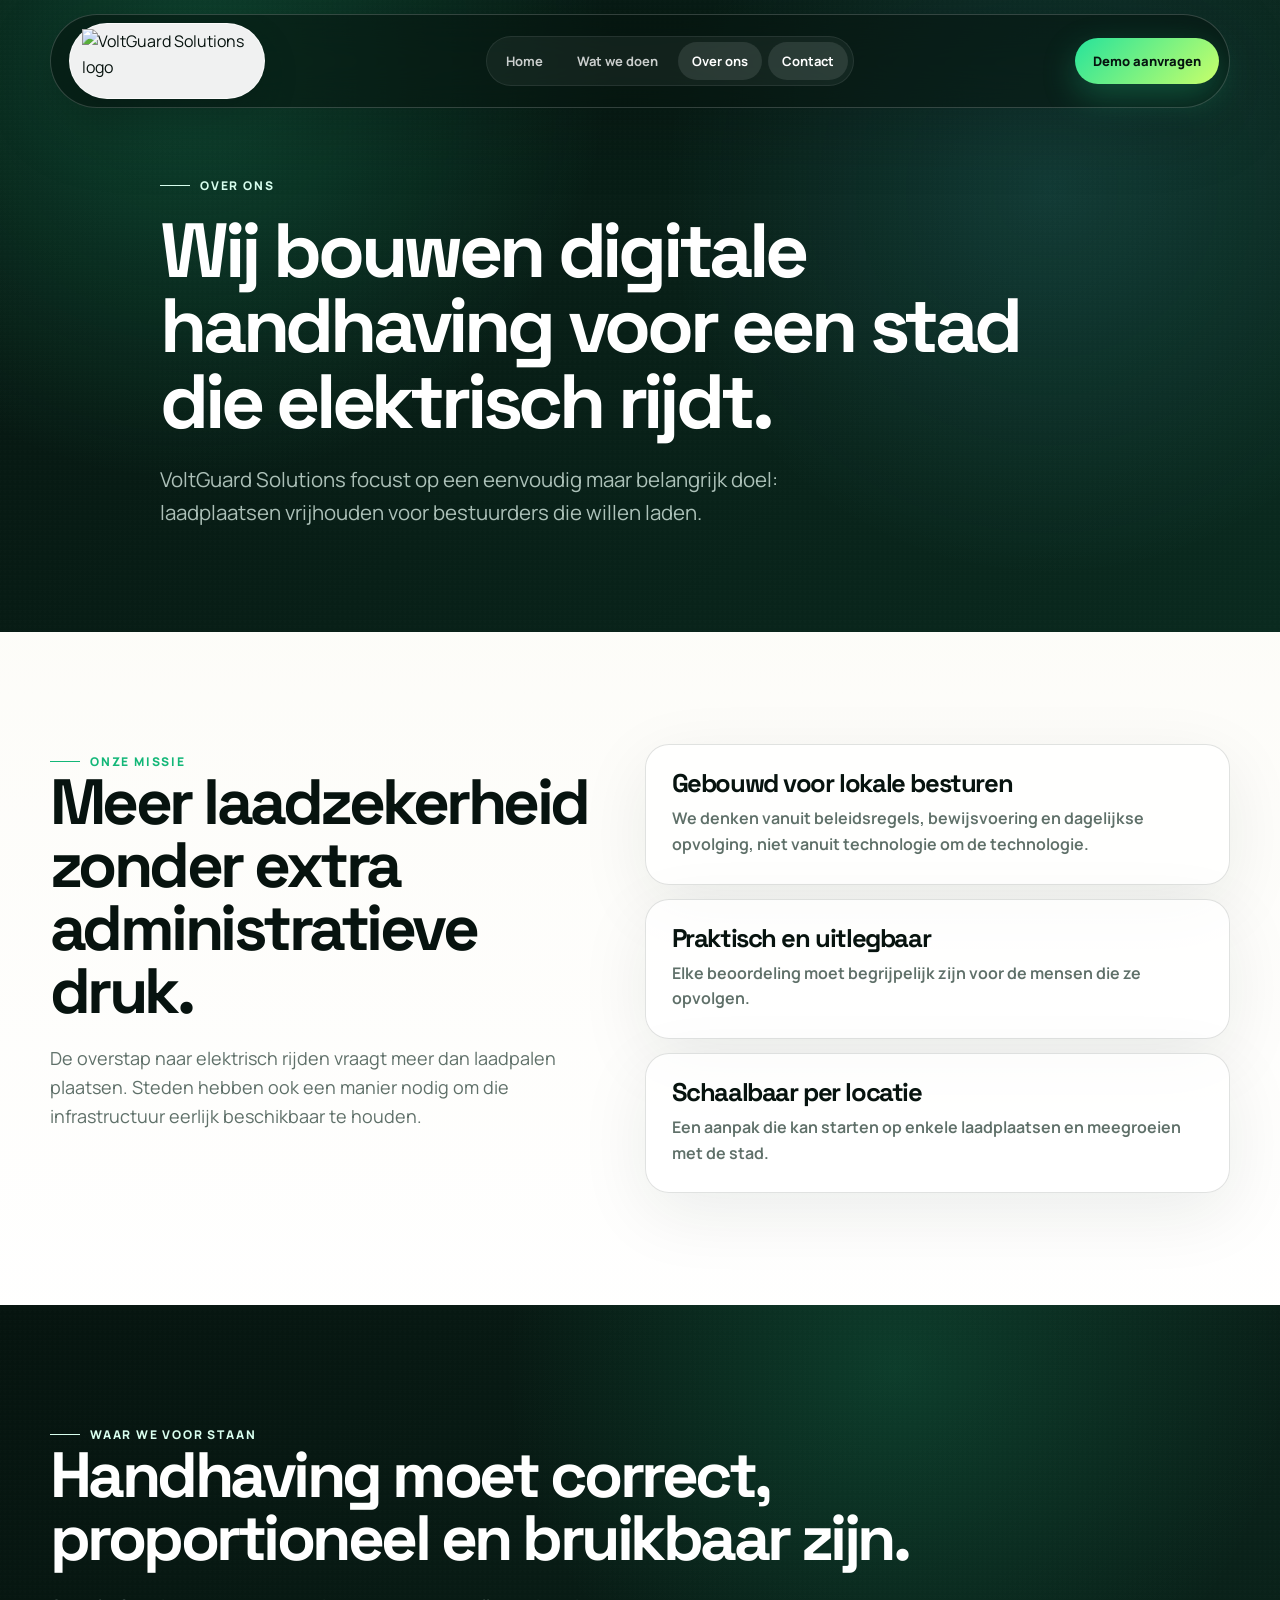
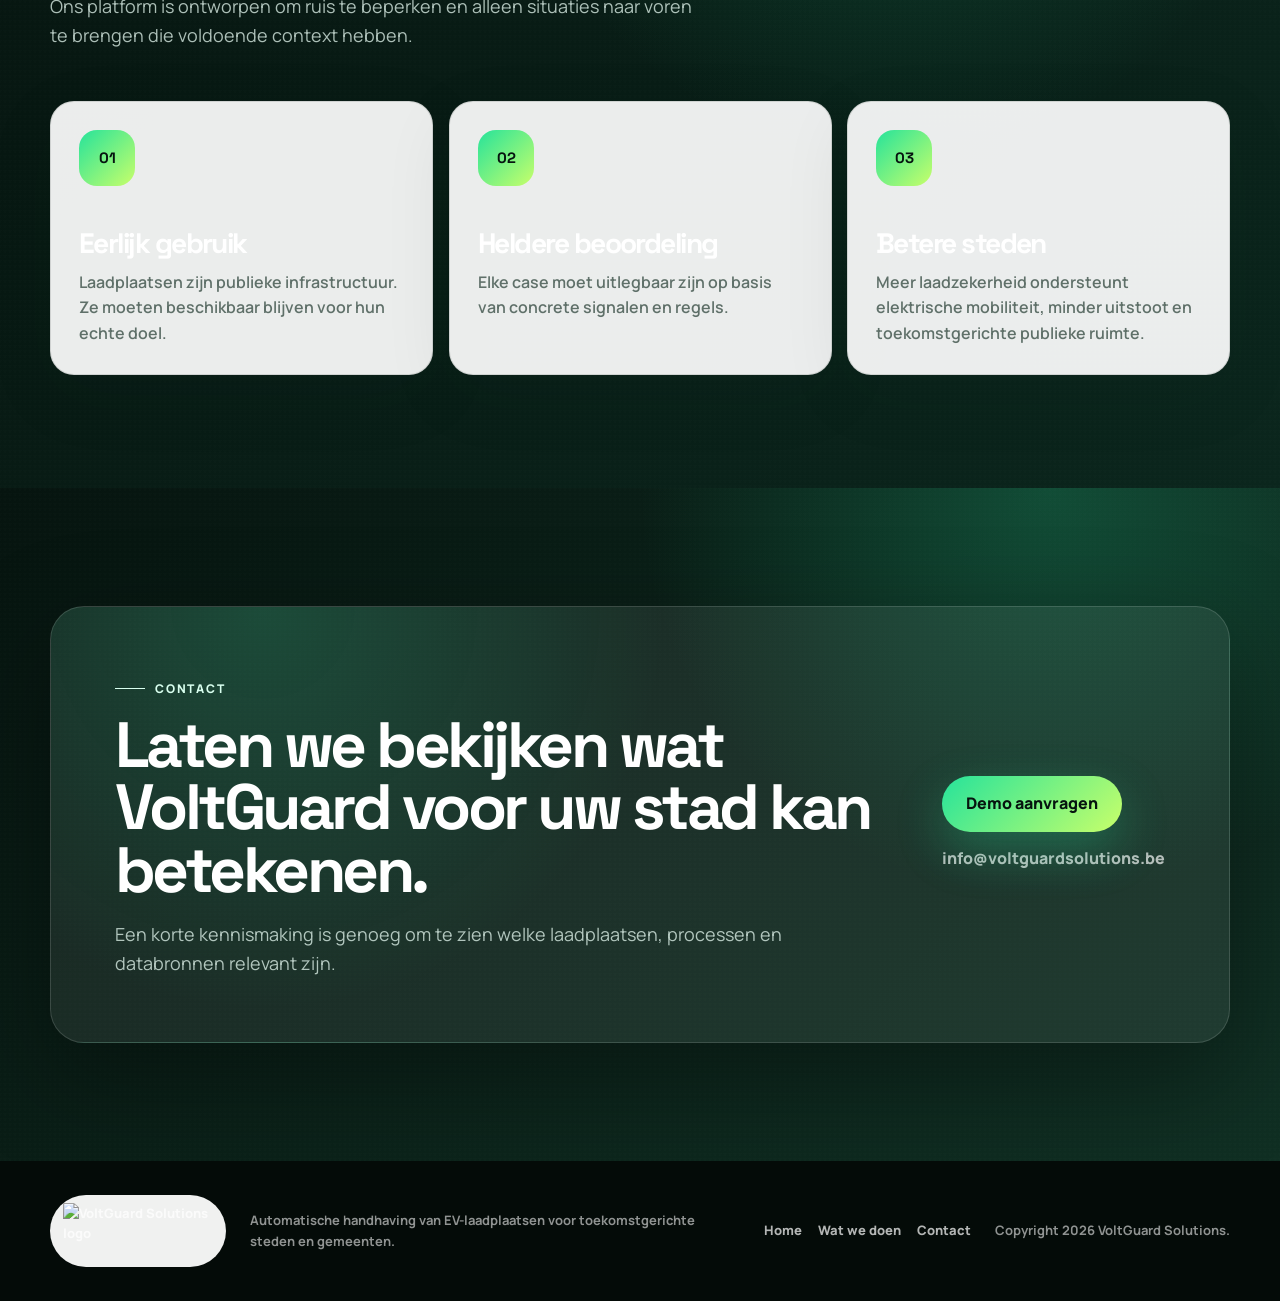
==== over-ons/index.html @ fcdcb81d "Updated partial URLS" ====
<!DOCTYPE html>
<html lang="nl">
<head>
  <meta charset="UTF-8">
  <meta name="viewport" content="width=device-width, initial-scale=1.0">
  <title>Over ons | VoltGuard Solutions</title>
  <meta name="description" content="VoltGuard Solutions bouwt oplossingen voor lokale besturen die EV-laadplaatsen eerlijker, slimmer en beter beschikbaar willen houden.">
  <meta name="theme-color" content="#06140f">
  <link rel="canonical" href="https://voltguardsolutions.be/over-ons/">
  <link rel="preconnect" href="https://fonts.googleapis.com">
  <link rel="preconnect" href="https://fonts.gstatic.com" crossorigin>
  <link href="https://fonts.googleapis.com/css2?family=Manrope:wght@400;500;600;700;800&family=Space+Grotesk:wght@500;600;700&display=swap" rel="stylesheet">
  <link rel="stylesheet" href="../style.css">
  <script defer src="../script.js"></script>
</head>
<body>
  <div class="scroll-progress" id="scroll-progress" aria-hidden="true"></div>

  <header class="site-header" id="site-header">
    <div class="container nav-shell">
      <a class="brand" href="../" aria-label="VoltGuard Solutions home">
        <img src="../logo (transparant).png" alt="VoltGuard Solutions logo">
      </a>
      <nav class="primary-nav" aria-label="Hoofdnavigatie">
        <a href="../">Home</a>
        <a href="../wat-we-doen/">Wat we doen</a>
        <a href="../over-ons/" aria-current="page">Over ons</a>
        <a href="#contact">Contact</a>
      </nav>
      <a class="nav-cta magnetic" href="mailto:info@voltguardsolutions.be?subject=Demo%20VoltGuard%20Solutions">Demo aanvragen</a>
      <button class="menu-toggle" type="button" aria-label="Menu openen" aria-expanded="false" aria-controls="mobile-nav">
        <span></span>
        <span></span>
      </button>
    </div>
    <div class="mobile-nav" id="mobile-nav" aria-hidden="true">
      <a href="../">Home</a>
      <a href="../wat-we-doen/">Wat we doen</a>
      <a href="../over-ons/" aria-current="page">Over ons</a>
      <a href="#contact">Contact</a>
      <a href="mailto:info@voltguardsolutions.be?subject=Demo%20VoltGuard%20Solutions">Demo aanvragen</a>
    </div>
  </header>

  <main>
    <section class="page-hero section-dark">
      <div class="noise" aria-hidden="true"></div>
      <div class="container page-hero-inner reveal">
        <p class="eyebrow">
          <span></span>
          Over ons
        </p>
        <h1>Wij bouwen digitale handhaving voor een stad die elektrisch rijdt.</h1>
        <p>VoltGuard Solutions focust op een eenvoudig maar belangrijk doel: laadplaatsen vrijhouden voor bestuurders die willen laden.</p>
      </div>
    </section>

    <section class="section-light">
      <div class="container split-layout">
        <div class="section-intro reveal">
          <p class="eyebrow dark">
            <span></span>
            Onze missie
          </p>
          <h2>Meer laadzekerheid zonder extra administratieve druk.</h2>
          <p>De overstap naar elektrisch rijden vraagt meer dan laadpalen plaatsen. Steden hebben ook een manier nodig om die infrastructuur eerlijk beschikbaar te houden.</p>
        </div>
        <div class="content-stack">
          <article class="content-card reveal">
            <h3>Gebouwd voor lokale besturen</h3>
            <p>We denken vanuit beleidsregels, bewijsvoering en dagelijkse opvolging, niet vanuit technologie om de technologie.</p>
          </article>
          <article class="content-card reveal">
            <h3>Praktisch en uitlegbaar</h3>
            <p>Elke beoordeling moet begrijpelijk zijn voor de mensen die ze opvolgen.</p>
          </article>
          <article class="content-card reveal">
            <h3>Schaalbaar per locatie</h3>
            <p>Een aanpak die kan starten op enkele laadplaatsen en meegroeien met de stad.</p>
          </article>
        </div>
      </div>
    </section>

    <section class="method section-dark">
      <div class="noise" aria-hidden="true"></div>
      <div class="container">
        <div class="section-heading reveal">
          <p class="eyebrow">
            <span></span>
            Waar we voor staan
          </p>
          <h2>Handhaving moet correct, proportioneel en bruikbaar zijn.</h2>
          <p>Ons platform is ontworpen om ruis te beperken en alleen situaties naar voren te brengen die voldoende context hebben.</p>
        </div>
        <div class="feature-grid values-grid">
          <article class="feature-card reveal" data-tilt>
            <div class="feature-icon">01</div>
            <h3>Eerlijk gebruik</h3>
            <p>Laadplaatsen zijn publieke infrastructuur. Ze moeten beschikbaar blijven voor hun echte doel.</p>
          </article>
          <article class="feature-card reveal" data-tilt>
            <div class="feature-icon">02</div>
            <h3>Heldere beoordeling</h3>
            <p>Elke case moet uitlegbaar zijn op basis van concrete signalen en regels.</p>
          </article>
          <article class="feature-card reveal" data-tilt>
            <div class="feature-icon">03</div>
            <h3>Betere steden</h3>
            <p>Meer laadzekerheid ondersteunt elektrische mobiliteit, minder uitstoot en toekomstgerichte publieke ruimte.</p>
          </article>
        </div>
      </div>
    </section>

    <section class="contact section-dark" id="contact">
      <div class="noise" aria-hidden="true"></div>
      <div class="container contact-card reveal">
        <div>
          <p class="eyebrow">
            <span></span>
            Contact
          </p>
          <h2>Laten we bekijken wat VoltGuard voor uw stad kan betekenen.</h2>
          <p>Een korte kennismaking is genoeg om te zien welke laadplaatsen, processen en databronnen relevant zijn.</p>
        </div>
        <div class="contact-actions">
          <a class="button button-primary magnetic" href="mailto:info@voltguardsolutions.be?subject=Demo%20VoltGuard%20Solutions">Demo aanvragen</a>
          <a class="mail-link" href="mailto:info@voltguardsolutions.be">info@voltguardsolutions.be</a>
        </div>
      </div>
    </section>
  </main>

  <footer class="footer">
    <div class="container footer-inner">
      <a class="footer-brand" href="../" aria-label="VoltGuard Solutions home">
        <img src="../logo (transparant).png" alt="VoltGuard Solutions logo">
      </a>
      <p>Automatische handhaving van EV-laadplaatsen voor toekomstgerichte steden en gemeenten.</p>
      <nav aria-label="Footer navigatie">
        <a href="../">Home</a>
        <a href="../wat-we-doen/">Wat we doen</a>
        <a href="#contact">Contact</a>
      </nav>
      <span>Copyright 2026 VoltGuard Solutions.</span>
    </div>
  </footer>
</body>
</html>
---- style.css ----
/* ===========================
   RESET, TOKENS & BASE
   =========================== */
*, *::before, *::after {
  box-sizing: border-box;
}

* {
  margin: 0;
  padding: 0;
}

:root {
  --ink: #07130f;
  --ink-2: #0c2119;
  --deep: #06140f;
  --forest: #0d2e22;
  --green: #26e39b;
  --green-2: #13b778;
  --mint: #d9ffef;
  --lime: #c8ff6a;
  --aqua: #57e8ff;
  --cream: #f5f2e8;
  --paper: #fbfaf3;
  --paper-2: #edf7ef;
  --line: rgba(7, 19, 15, 0.12);
  --muted: #5f7069;
  --muted-dark: rgba(236, 255, 246, 0.72);
  --white: #ffffff;
  --danger: #ff6d5f;
  --warning: #ffce73;
  --shadow-soft: 0 24px 70px rgba(11, 39, 29, 0.13);
  --shadow-dark: 0 32px 100px rgba(0, 0, 0, 0.35);
  --radius-lg: 34px;
  --radius-md: 24px;
  --radius-sm: 16px;
  --container: 1180px;
  --header-h: 78px;
  --ease-out: cubic-bezier(0.16, 1, 0.3, 1);
}

html {
  scroll-behavior: smooth;
  scroll-padding-top: calc(var(--header-h) + 20px);
}

body {
  min-width: 320px;
  color: var(--ink);
  background:
    radial-gradient(circle at 0 0, rgba(38, 227, 155, 0.11), transparent 32rem),
    linear-gradient(180deg, var(--paper) 0%, #ffffff 48%, var(--paper) 100%);
  font-family: "Manrope", sans-serif;
  line-height: 1.6;
  overflow-x: hidden;
}

body.menu-open {
  overflow: hidden;
}

img, svg, video {
  display: block;
  max-width: 100%;
}

a {
  color: inherit;
}

button,
input,
textarea,
select {
  font: inherit;
}

::selection {
  color: var(--deep);
  background: var(--green);
}

.container {
  width: min(var(--container), calc(100% - 40px));
  margin-inline: auto;
}

.section-dark {
  position: relative;
  color: var(--white);
  background: var(--deep);
  overflow: hidden;
}

.section-light {
  position: relative;
  padding: 112px 0;
}

.noise {
  position: absolute;
  inset: 0;
  pointer-events: none;
  opacity: 0.18;
  mix-blend-mode: screen;
  background-image:
    linear-gradient(115deg, rgba(255, 255, 255, 0.03) 25%, transparent 25%),
    linear-gradient(245deg, rgba(255, 255, 255, 0.025) 25%, transparent 25%);
  background-size: 5px 5px;
}

.scroll-progress {
  position: fixed;
  top: 0;
  left: 0;
  z-index: 300;
  width: 0%;
  height: 3px;
  background: linear-gradient(90deg, var(--green), var(--aqua), var(--lime));
  box-shadow: 0 0 24px rgba(38, 227, 155, 0.8);
}

/* ===========================
   HEADER
   =========================== */
.site-header {
  position: fixed;
  top: 14px;
  left: 0;
  right: 0;
  z-index: 200;
  transition: transform 0.35s var(--ease-out);
}

.site-header.is-hidden {
  transform: translateY(-120%);
}

.nav-shell {
  display: flex;
  align-items: center;
  justify-content: space-between;
  min-height: 64px;
  gap: 20px;
  padding: 8px 10px 8px 18px;
  border: 1px solid rgba(255, 255, 255, 0.18);
  border-radius: 999px;
  background: rgba(6, 20, 15, 0.58);
  box-shadow: 0 18px 70px rgba(0, 0, 0, 0.2);
  backdrop-filter: blur(22px);
}

.site-header.is-scrolled .nav-shell {
  background: rgba(6, 20, 15, 0.82);
  border-color: rgba(38, 227, 155, 0.22);
}

.brand {
  display: inline-flex;
  align-items: center;
  flex: 0 0 auto;
  padding: 5px 12px;
  border: 1px solid rgba(255, 255, 255, 0.72);
  border-radius: 999px;
  background: rgba(255, 255, 255, 0.94);
  box-shadow: 0 14px 36px rgba(0, 0, 0, 0.16);
  text-decoration: none;
}

.brand img {
  width: 170px;
  height: 64px;
  object-fit: cover;
  object-position: center 47%;
}

.primary-nav {
  display: flex;
  align-items: center;
  justify-content: center;
  gap: 6px;
  padding: 5px;
  border: 1px solid rgba(255, 255, 255, 0.08);
  border-radius: 999px;
  background: rgba(255, 255, 255, 0.05);
}

.primary-nav a {
  position: relative;
  border-radius: 999px;
  padding: 9px 14px;
  color: rgba(255, 255, 255, 0.78);
  font-size: 13px;
  font-weight: 700;
  text-decoration: none;
  transition: color 0.2s, background 0.2s;
}

.primary-nav a:hover,
.primary-nav a.is-active,
.primary-nav a[aria-current="page"] {
  color: var(--white);
  background: rgba(255, 255, 255, 0.1);
}

.nav-cta {
  display: inline-flex;
  align-items: center;
  justify-content: center;
  min-height: 46px;
  padding: 0 18px;
  border-radius: 999px;
  color: var(--deep);
  background: linear-gradient(135deg, var(--green), var(--lime));
  font-size: 13px;
  font-weight: 800;
  text-decoration: none;
  box-shadow: 0 12px 34px rgba(38, 227, 155, 0.26);
}

.menu-toggle {
  display: none;
  position: relative;
  width: 46px;
  height: 46px;
  border: 0;
  border-radius: 50%;
  color: var(--white);
  background: rgba(255, 255, 255, 0.12);
  cursor: pointer;
}

.menu-toggle span {
  position: absolute;
  left: 13px;
  width: 20px;
  height: 2px;
  border-radius: 999px;
  background: currentColor;
  transition: transform 0.25s var(--ease-out);
}

.menu-toggle span:first-child {
  top: 18px;
}

.menu-toggle span:last-child {
  top: 27px;
}

.menu-toggle[aria-expanded="true"] span:first-child {
  transform: translateY(4.5px) rotate(45deg);
}

.menu-toggle[aria-expanded="true"] span:last-child {
  transform: translateY(-4.5px) rotate(-45deg);
}

.mobile-nav {
  display: none;
  width: min(var(--container), calc(100% - 40px));
  margin: 10px auto 0;
  padding: 18px;
  border: 1px solid rgba(255, 255, 255, 0.14);
  border-radius: 28px;
  background: rgba(6, 20, 15, 0.93);
  box-shadow: var(--shadow-dark);
  backdrop-filter: blur(24px);
}

.mobile-nav a {
  display: flex;
  align-items: center;
  justify-content: space-between;
  padding: 14px 10px;
  border-bottom: 1px solid rgba(255, 255, 255, 0.08);
  color: rgba(255, 255, 255, 0.82);
  font-weight: 800;
  text-decoration: none;
}

.mobile-nav a:last-child {
  border-bottom: 0;
  color: var(--green);
}

.mobile-nav a[aria-current="page"] {
  color: var(--green);
}

.mobile-nav.is-open {
  display: block;
  animation: menuIn 0.32s var(--ease-out);
}

@keyframes menuIn {
  from {
    opacity: 0;
    transform: translateY(-8px) scale(0.98);
  }

  to {
    opacity: 1;
    transform: translateY(0) scale(1);
  }
}

/* ===========================
   SHARED TYPOGRAPHY & BUTTONS
   =========================== */
.eyebrow {
  display: inline-flex;
  align-items: center;
  gap: 10px;
  color: var(--mint);
  font-size: 12px;
  font-weight: 900;
  letter-spacing: 0.15em;
  text-transform: uppercase;
}

.eyebrow span {
  width: 30px;
  height: 1px;
  background: currentColor;
}

.eyebrow.dark {
  color: var(--green-2);
}

h1,
h2,
h3 {
  font-family: "Space Grotesk", sans-serif;
  line-height: 0.98;
  letter-spacing: -0.055em;
  overflow-wrap: break-word;
}

h1 {
  margin-top: 18px;
  max-width: 820px;
  font-size: clamp(2.9rem, 6vw, 5.4rem);
}

h2 {
  font-size: clamp(2.4rem, 5vw, 5.2rem);
}

h3 {
  font-size: clamp(1.35rem, 2.2vw, 2rem);
}

.section-intro > p:not(.eyebrow),
.section-heading > p:not(.eyebrow) {
  max-width: 650px;
  margin-top: 22px;
  color: var(--muted);
  font-size: 18px;
}

.section-dark .section-intro > p:not(.eyebrow),
.section-dark .section-heading > p:not(.eyebrow) {
  color: var(--muted-dark);
}

.section-heading {
  max-width: 880px;
  margin-bottom: 52px;
}

.hero-copy,
.hero-panel,
.section-intro,
.section-heading,
.video-stage,
.video-card,
.scenario-console,
.orbit-map,
.contact-card,
.footer-inner {
  min-width: 0;
}

.button {
  position: relative;
  display: inline-flex;
  align-items: center;
  justify-content: center;
  gap: 12px;
  min-height: 56px;
  padding: 0 24px;
  border-radius: 999px;
  font-weight: 900;
  text-decoration: none;
  isolation: isolate;
  overflow: hidden;
  transition: transform 0.22s var(--ease-out), box-shadow 0.22s var(--ease-out);
}

.button::before {
  position: absolute;
  inset: 0;
  z-index: -1;
  content: "";
  transform: translateX(-115%) skewX(-18deg);
  background: linear-gradient(90deg, transparent, rgba(255, 255, 255, 0.38), transparent);
  transition: transform 0.65s var(--ease-out);
}

.button:hover::before {
  transform: translateX(115%) skewX(-18deg);
}

.button-primary {
  color: var(--deep);
  background: linear-gradient(135deg, var(--green), var(--lime));
  box-shadow: 0 18px 48px rgba(38, 227, 155, 0.28);
}

.button-primary:hover {
  transform: translateY(-3px);
  box-shadow: 0 24px 62px rgba(38, 227, 155, 0.36);
}

.button-ghost {
  color: var(--white);
  border: 1px solid rgba(255, 255, 255, 0.2);
  background: rgba(255, 255, 255, 0.08);
  backdrop-filter: blur(16px);
}

.button-ghost:hover {
  transform: translateY(-3px);
  border-color: rgba(255, 255, 255, 0.45);
  background: rgba(255, 255, 255, 0.13);
}

.mini-label {
  display: block;
  margin-bottom: 5px;
  color: rgba(255, 255, 255, 0.48);
  font-size: 11px;
  font-weight: 900;
  letter-spacing: 0.14em;
  text-transform: uppercase;
}

/* ===========================
   HERO
   =========================== */
.hero {
  min-height: 100svh;
  padding: 156px 0 90px;
  display: grid;
  align-items: center;
}

.hero-video,
.video-wash {
  position: absolute;
  inset: 0;
  width: 100%;
  height: 100%;
}

.hero-video {
  object-fit: cover;
  opacity: 0.32;
  filter: saturate(0.7) contrast(1.08);
}

.video-wash {
  background:
    radial-gradient(circle at 20% 20%, rgba(38, 227, 155, 0.2), transparent 35%),
    radial-gradient(circle at 70% 10%, rgba(87, 232, 255, 0.12), transparent 36%),
    linear-gradient(115deg, rgba(6, 20, 15, 0.95), rgba(8, 42, 29, 0.82) 48%, rgba(6, 20, 15, 0.94));
}

.hero-orb {
  position: absolute;
  width: 34vw;
  min-width: 300px;
  aspect-ratio: 1;
  border-radius: 50%;
  filter: blur(22px);
  opacity: 0.45;
  animation: floatOrb 10s ease-in-out infinite alternate;
}

.hero-orb-one {
  right: -10vw;
  top: 18vh;
  background: radial-gradient(circle, rgba(38, 227, 155, 0.48), transparent 63%);
}

.hero-orb-two {
  left: -15vw;
  bottom: -18vh;
  animation-delay: -4s;
  background: radial-gradient(circle, rgba(87, 232, 255, 0.28), transparent 65%);
}

@keyframes floatOrb {
  to {
    transform: translate3d(22px, -28px, 0) scale(1.08);
  }
}

.hero-grid {
  position: relative;
  z-index: 2;
  display: grid;
  grid-template-columns: minmax(0, 1.08fr) minmax(340px, 0.72fr);
  align-items: center;
  gap: 54px;
}

.hero-lede {
  max-width: 700px;
  margin: 26px 0 0;
  color: var(--muted-dark);
  font-size: clamp(1.05rem, 1.7vw, 1.28rem);
}

.hero-actions {
  display: flex;
  flex-wrap: wrap;
  align-items: center;
  gap: 14px;
  margin-top: 34px;
}

.hero-proof {
  display: grid;
  grid-template-columns: repeat(3, minmax(0, 1fr));
  gap: 10px;
  max-width: 720px;
  margin-top: 44px;
}

.hero-proof div {
  padding: 18px;
  border: 1px solid rgba(255, 255, 255, 0.13);
  border-radius: 20px;
  background: rgba(255, 255, 255, 0.07);
  backdrop-filter: blur(12px);
}

.hero-proof strong {
  display: block;
  color: var(--green);
  font-family: "Space Grotesk", sans-serif;
  font-size: 30px;
  line-height: 1;
}

.hero-proof span {
  display: block;
  margin-top: 8px;
  color: rgba(255, 255, 255, 0.58);
  font-size: 13px;
  font-weight: 700;
}

.hero-panel {
  position: relative;
  padding: 22px;
  border: 1px solid rgba(255, 255, 255, 0.16);
  border-radius: var(--radius-lg);
  background:
    linear-gradient(145deg, rgba(255, 255, 255, 0.16), rgba(255, 255, 255, 0.06)),
    radial-gradient(circle at 30% 0, rgba(38, 227, 155, 0.32), transparent 42%);
  box-shadow: var(--shadow-dark);
  backdrop-filter: blur(24px);
  transform-style: preserve-3d;
}

.hero-panel::before {
  position: absolute;
  inset: -1px;
  z-index: -1;
  content: "";
  border-radius: inherit;
  background: linear-gradient(135deg, rgba(38, 227, 155, 0.45), transparent 35%, rgba(87, 232, 255, 0.3));
  opacity: 0.5;
}

.panel-topline,
.console-header {
  display: inline-flex;
  align-items: center;
  gap: 9px;
  color: rgba(255, 255, 255, 0.7);
  font-size: 12px;
  font-weight: 900;
  letter-spacing: 0.1em;
  text-transform: uppercase;
}

.live-dot,
.console-header span {
  width: 9px;
  height: 9px;
  border-radius: 50%;
  background: var(--green);
  box-shadow: 0 0 0 7px rgba(38, 227, 155, 0.12);
  animation: pulse 1.6s ease-in-out infinite;
}

@keyframes pulse {
  50% {
    box-shadow: 0 0 0 13px rgba(38, 227, 155, 0);
  }
}

.plate-scan {
  margin-top: 20px;
  padding: 14px;
  border: 1px solid rgba(255, 255, 255, 0.12);
  border-radius: 24px;
  background: rgba(0, 0, 0, 0.25);
}

.scan-frame {
  position: relative;
  display: grid;
  min-height: 156px;
  place-items: center;
  overflow: hidden;
  border-radius: 18px;
  background:
    linear-gradient(90deg, rgba(255, 255, 255, 0.04) 1px, transparent 1px),
    linear-gradient(0deg, rgba(255, 255, 255, 0.04) 1px, transparent 1px),
    radial-gradient(circle at 50% 20%, rgba(38, 227, 155, 0.28), transparent 48%),
    #08150f;
  background-size: 28px 28px, 28px 28px, 100% 100%, 100% 100%;
}

.scan-frame::before,
.scan-frame::after {
  position: absolute;
  inset: 28px;
  content: "";
  border: 1px solid rgba(38, 227, 155, 0.4);
  border-radius: 14px;
}

.scan-frame::after {
  inset: 46px 34px;
  border-color: rgba(87, 232, 255, 0.3);
}

.scan-line {
  position: absolute;
  left: 0;
  right: 0;
  top: 18px;
  height: 2px;
  background: linear-gradient(90deg, transparent, var(--green), transparent);
  box-shadow: 0 0 28px rgba(38, 227, 155, 0.86);
  animation: scan 2.4s ease-in-out infinite;
}

@keyframes scan {
  50% {
    transform: translateY(116px);
  }
}

.license-plate {
  position: relative;
  z-index: 1;
  padding: 12px 20px;
  border-radius: 10px;
  color: #0c235f;
  background: linear-gradient(90deg, #244ba7 0 18%, #f9faf4 18% 100%);
  box-shadow: 0 14px 34px rgba(0, 0, 0, 0.4);
  font-family: "Space Grotesk", sans-serif;
  font-size: clamp(1.6rem, 3vw, 2.5rem);
  font-weight: 800;
  letter-spacing: 0.06em;
  text-indent: 24px;
}

.scan-meta {
  display: flex;
  justify-content: space-between;
  gap: 10px;
  margin-top: 10px;
  color: rgba(255, 255, 255, 0.52);
  font-size: 12px;
  font-weight: 800;
}

.decision-card,
.case-footer {
  display: flex;
  align-items: center;
  justify-content: space-between;
  gap: 16px;
  margin-top: 14px;
  padding: 16px;
  border: 1px solid rgba(255, 255, 255, 0.12);
  border-radius: 20px;
  background: rgba(255, 255, 255, 0.08);
}

.decision-card strong {
  font-family: "Space Grotesk", sans-serif;
  font-size: 22px;
  line-height: 1.1;
}

.severity {
  flex: 0 0 auto;
  padding: 7px 11px;
  border: 1px solid rgba(255, 206, 115, 0.35);
  border-radius: 999px;
  color: #ffe0a3;
  background: rgba(255, 206, 115, 0.12);
  font-size: 12px;
  font-weight: 900;
}

.signal-stack {
  display: grid;
  gap: 10px;
  margin-top: 14px;
}

.signal-row {
  display: flex;
  align-items: center;
  justify-content: space-between;
  gap: 12px;
  padding: 13px 14px;
  border-radius: 16px;
  color: rgba(255, 255, 255, 0.72);
  background: rgba(255, 255, 255, 0.07);
}

.signal-row span {
  font-size: 13px;
  font-weight: 800;
}

.signal-row strong {
  color: var(--white);
  font-size: 13px;
}

.signal-row::before {
  width: 8px;
  height: 8px;
  border-radius: 50%;
  content: "";
  background: var(--green);
  box-shadow: 0 0 14px rgba(38, 227, 155, 0.7);
}

.signal-row.is-warning::before {
  background: var(--warning);
  box-shadow: 0 0 14px rgba(255, 206, 115, 0.7);
}

.signal-row span:first-child {
  margin-right: auto;
}

.case-footer {
  color: rgba(255, 255, 255, 0.58);
  font-size: 13px;
  font-weight: 800;
}

.case-footer strong {
  color: var(--green);
}

/* ===========================
   TRUST & PROBLEM
   =========================== */
.trust-band {
  position: relative;
  z-index: 4;
  margin-top: -32px;
}

.trust-track {
  display: flex;
  flex-wrap: wrap;
  align-items: center;
  justify-content: center;
  gap: 10px;
  padding: 12px;
  border: 1px solid rgba(7, 19, 15, 0.09);
  border-radius: 999px;
  background: rgba(251, 250, 243, 0.88);
  box-shadow: var(--shadow-soft);
  backdrop-filter: blur(18px);
}

.trust-track span {
  padding: 10px 14px;
  border-radius: 999px;
  color: var(--muted);
  background: rgba(255, 255, 255, 0.72);
  font-size: 12px;
  font-weight: 900;
  letter-spacing: 0.04em;
  text-transform: uppercase;
}

.split-layout {
  display: grid;
  grid-template-columns: minmax(0, 0.92fr) minmax(360px, 1fr);
  align-items: start;
  gap: 56px;
}

.problem-grid {
  display: grid;
  gap: 16px;
}

.problem-card,
.feature-card,
.outcome-card {
  position: relative;
  overflow: hidden;
  border: 1px solid var(--line);
  border-radius: var(--radius-md);
  background: rgba(255, 255, 255, 0.76);
  box-shadow: 0 20px 70px rgba(8, 35, 25, 0.08);
}

.problem-card {
  min-height: 178px;
  padding: 28px;
  transform-style: preserve-3d;
}

.problem-card::before,
.feature-card::before {
  position: absolute;
  inset: 0;
  content: "";
  background: radial-gradient(circle at var(--mx, 70%) var(--my, 20%), rgba(38, 227, 155, 0.18), transparent 34%);
  opacity: 0;
  transition: opacity 0.25s;
}

.problem-card:hover::before,
.feature-card:hover::before {
  opacity: 1;
}

.card-index {
  display: inline-flex;
  align-items: center;
  justify-content: center;
  width: 42px;
  height: 42px;
  border-radius: 50%;
  color: var(--deep);
  background: var(--green);
  font-weight: 900;
}

.problem-card h3 {
  margin-top: 34px;
}

.problem-card p,
.feature-card p,
.outcome-card p {
  position: relative;
  margin-top: 12px;
  color: var(--muted);
  font-weight: 600;
}

/* ===========================
   VIDEO STORY
   =========================== */
.video-section,
.simulator,
.architecture,
.contact {
  padding: 118px 0;
}

.video-section {
  background:
    radial-gradient(circle at 20% 0, rgba(38, 227, 155, 0.18), transparent 34%),
    radial-gradient(circle at 88% 70%, rgba(87, 232, 255, 0.12), transparent 30%),
    linear-gradient(135deg, #06140f, #0b2b20 65%, #06140f);
}

.video-grid,
.simulator-grid,
.architecture-grid {
  position: relative;
  z-index: 1;
  display: grid;
  grid-template-columns: minmax(360px, 1fr) minmax(0, 0.9fr);
  align-items: center;
  gap: 70px;
}

.video-card {
  position: relative;
  display: grid;
  min-height: 470px;
  place-items: center;
  overflow: hidden;
  border: 1px solid rgba(255, 255, 255, 0.16);
  border-radius: var(--radius-lg);
  background:
    linear-gradient(90deg, rgba(255, 255, 255, 0.045) 1px, transparent 1px),
    linear-gradient(0deg, rgba(255, 255, 255, 0.045) 1px, transparent 1px),
    radial-gradient(circle at 35% 30%, rgba(38, 227, 155, 0.22), transparent 36%),
    #071a13;
  background-size: 34px 34px, 34px 34px, 100% 100%, 100% 100%;
  box-shadow: var(--shadow-dark);
}

.video-glow {
  position: absolute;
  inset: auto 12% 8% 12%;
  height: 32%;
  border-radius: 999px;
  background: rgba(38, 227, 155, 0.28);
  filter: blur(48px);
}

.story-road {
  position: absolute;
  inset: 0;
}

.road-line {
  position: absolute;
  left: 8%;
  right: 8%;
  bottom: 28%;
  height: 2px;
  background: linear-gradient(90deg, transparent, rgba(255, 255, 255, 0.35), transparent);
}

.story-car {
  position: absolute;
  left: 12%;
  bottom: 30%;
  width: 84px;
  height: 38px;
  border-radius: 18px 24px 10px 10px;
  background: linear-gradient(135deg, #dfffee, #57e8ff);
  animation: carMove 5.8s var(--ease-out) infinite;
}

.story-car::before,
.story-car::after {
  position: absolute;
  bottom: -8px;
  width: 16px;
  height: 16px;
  content: "";
  border: 4px solid #07130f;
  border-radius: 50%;
  background: var(--green);
}

.story-car::before {
  left: 12px;
}

.story-car::after {
  right: 12px;
}

.story-car span {
  position: absolute;
  left: 18px;
  top: -15px;
  width: 35px;
  height: 18px;
  border-radius: 16px 16px 0 0;
  background: rgba(255, 255, 255, 0.72);
}

@keyframes carMove {
  0%, 14% {
    transform: translateX(0);
  }

  44%, 100% {
    transform: translateX(190px);
  }
}

.charger,
.camera-node,
.cloud-node,
.case-node {
  position: absolute;
  border: 1px solid rgba(255, 255, 255, 0.16);
  background: rgba(255, 255, 255, 0.08);
  box-shadow: 0 18px 42px rgba(0, 0, 0, 0.24);
  backdrop-filter: blur(16px);
}

.charger {
  right: 23%;
  bottom: 27%;
  width: 42px;
  height: 92px;
  border-radius: 16px;
}

.charger span:first-child {
  position: absolute;
  top: 11px;
  left: 10px;
  width: 22px;
  height: 26px;
  border-radius: 6px;
  background: var(--green);
}

.charger span:last-child {
  position: absolute;
  left: 12px;
  right: 12px;
  bottom: 12px;
  height: 28px;
  border-radius: 999px;
  background: rgba(255, 255, 255, 0.22);
}

.camera-node,
.cloud-node,
.case-node {
  display: grid;
  width: 62px;
  height: 62px;
  place-items: center;
  border-radius: 18px;
}

.camera-node {
  left: 18%;
  top: 20%;
}

.cloud-node {
  right: 26%;
  top: 18%;
}

.case-node {
  right: 13%;
  bottom: 18%;
}

.camera-node::before,
.cloud-node::before,
.case-node::before {
  width: 25px;
  height: 25px;
  content: "";
  border-radius: 7px;
  background: var(--green);
  box-shadow: 0 0 28px rgba(38, 227, 155, 0.45);
}

.cloud-node::before {
  border-radius: 50% 50% 45% 45%;
  background: var(--aqua);
}

.case-node::before {
  background: var(--lime);
}

.video-card > p {
  position: absolute;
  left: 28px;
  bottom: 26px;
  color: rgba(255, 255, 255, 0.62);
  font-weight: 900;
}

.creative-brief {
  display: grid;
  gap: 12px;
  margin-top: 30px;
}

.creative-brief div {
  padding: 16px 18px;
  border: 1px solid rgba(255, 255, 255, 0.12);
  border-radius: 18px;
  background: rgba(255, 255, 255, 0.07);
}

.creative-brief strong {
  display: block;
  color: var(--green);
}

.creative-brief span {
  display: block;
  margin-top: 3px;
  color: rgba(255, 255, 255, 0.68);
  font-weight: 700;
}

/* ===========================
   WORKFLOW
   =========================== */
.timeline {
  position: relative;
  display: grid;
  grid-template-columns: repeat(6, minmax(0, 1fr));
  gap: 12px;
}

.timeline::before {
  position: absolute;
  left: 2%;
  right: 2%;
  top: 35px;
  height: 2px;
  content: "";
  background: linear-gradient(90deg, rgba(19, 183, 120, 0), rgba(19, 183, 120, 0.46), rgba(19, 183, 120, 0));
}

.timeline-step {
  position: relative;
  padding: 18px;
  border: 1px solid var(--line);
  border-radius: 24px;
  background: rgba(255, 255, 255, 0.72);
  box-shadow: 0 14px 42px rgba(8, 35, 25, 0.07);
}

.timeline-step span {
  display: inline-flex;
  align-items: center;
  justify-content: center;
  width: 34px;
  height: 34px;
  border-radius: 50%;
  color: var(--deep);
  background: var(--green);
  font-size: 12px;
  font-weight: 900;
}

.timeline-step h3 {
  margin-top: 42px;
  font-size: 1.2rem;
  letter-spacing: -0.035em;
}

.timeline-step p {
  margin-top: 10px;
  color: var(--muted);
  font-size: 14px;
  font-weight: 650;
}

/* ===========================
   SIMULATOR
   =========================== */
.simulator {
  background:
    radial-gradient(circle at 75% 12%, rgba(38, 227, 155, 0.16), transparent 34%),
    linear-gradient(135deg, #06140f, #0b261d);
}

.scenario-console {
  border: 1px solid rgba(255, 255, 255, 0.14);
  border-radius: var(--radius-lg);
  background:
    linear-gradient(145deg, rgba(255, 255, 255, 0.12), rgba(255, 255, 255, 0.05)),
    #07150f;
  box-shadow: var(--shadow-dark);
  overflow: hidden;
}

.console-header {
  display: flex;
  padding: 18px 20px;
  border-bottom: 1px solid rgba(255, 255, 255, 0.1);
}

.console-body {
  padding: 24px;
}

.console-main {
  padding: 24px;
  border-radius: 24px;
  background:
    radial-gradient(circle at 20% 0, rgba(38, 227, 155, 0.2), transparent 38%),
    rgba(255, 255, 255, 0.06);
}

.console-main h3 {
  font-size: clamp(1.8rem, 3.2vw, 3.2rem);
}

.console-main p {
  margin-top: 14px;
  color: rgba(255, 255, 255, 0.66);
  font-weight: 650;
}

.evidence-list {
  display: grid;
  grid-template-columns: 1fr 1fr;
  gap: 10px;
  margin-top: 14px;
}

.evidence-item {
  position: relative;
  padding: 14px 14px 14px 36px;
  border: 1px solid rgba(255, 255, 255, 0.1);
  border-radius: 16px;
  color: rgba(255, 255, 255, 0.68);
  background: rgba(255, 255, 255, 0.06);
  font-size: 13px;
  font-weight: 900;
}

.evidence-item::before {
  position: absolute;
  left: 14px;
  top: 19px;
  width: 10px;
  height: 10px;
  content: "";
  border-radius: 50%;
  background: rgba(255, 255, 255, 0.28);
}

.evidence-item.is-complete::before {
  background: var(--green);
  box-shadow: 0 0 18px rgba(38, 227, 155, 0.55);
}

/* ===========================
   PLATFORM
   =========================== */
.feature-grid {
  display: grid;
  grid-template-columns: repeat(3, minmax(0, 1fr));
  gap: 16px;
}

.feature-card {
  min-height: 260px;
  padding: 28px;
  transform-style: preserve-3d;
}

.feature-icon {
  display: inline-grid;
  width: 56px;
  height: 56px;
  place-items: center;
  border-radius: 18px;
  color: var(--deep);
  background: linear-gradient(135deg, var(--green), var(--lime));
  font-family: "Space Grotesk", sans-serif;
  font-size: 15px;
  font-weight: 900;
}

.feature-card h3 {
  position: relative;
  margin-top: 44px;
}

/* ===========================
   ARCHITECTURE
   =========================== */
.architecture {
  background:
    radial-gradient(circle at 25% 20%, rgba(87, 232, 255, 0.13), transparent 34%),
    radial-gradient(circle at 75% 70%, rgba(38, 227, 155, 0.17), transparent 36%),
    linear-gradient(135deg, #06140f, #0a2a1f);
}

.check-list {
  display: grid;
  gap: 12px;
  margin-top: 32px;
  list-style: none;
}

.check-list li {
  position: relative;
  padding-left: 34px;
  color: rgba(255, 255, 255, 0.72);
  font-weight: 800;
}

.check-list li::before {
  position: absolute;
  left: 0;
  top: 1px;
  display: grid;
  width: 23px;
  height: 23px;
  place-items: center;
  border-radius: 50%;
  color: var(--deep);
  background: var(--green);
  content: "";
}

.check-list li::after {
  position: absolute;
  left: 7px;
  top: 8px;
  width: 9px;
  height: 5px;
  content: "";
  border-left: 2px solid var(--deep);
  border-bottom: 2px solid var(--deep);
  transform: rotate(-45deg);
}

.orbit-map {
  position: relative;
  min-height: 560px;
  border: 1px solid rgba(255, 255, 255, 0.14);
  border-radius: var(--radius-lg);
  background:
    radial-gradient(circle at 50% 50%, rgba(38, 227, 155, 0.16), transparent 34%),
    rgba(255, 255, 255, 0.06);
  box-shadow: var(--shadow-dark);
  overflow: hidden;
}

.orbit-ring {
  position: absolute;
  inset: 12%;
  border: 1px dashed rgba(255, 255, 255, 0.2);
  border-radius: 50%;
  animation: spin 28s linear infinite;
}

.ring-two {
  inset: 24%;
  animation-duration: 18s;
  animation-direction: reverse;
}

@keyframes spin {
  to {
    transform: rotate(360deg);
  }
}

.orbit-core,
.orbit-node {
  position: absolute;
  display: grid;
  place-items: center;
  text-align: center;
  border: 1px solid rgba(255, 255, 255, 0.16);
  box-shadow: 0 18px 48px rgba(0, 0, 0, 0.28);
  backdrop-filter: blur(18px);
}

.orbit-core {
  left: 50%;
  top: 50%;
  width: 178px;
  height: 178px;
  border-radius: 44px;
  background: linear-gradient(135deg, rgba(38, 227, 155, 0.24), rgba(255, 255, 255, 0.08));
  transform: translate(-50%, -50%) rotate(45deg);
}

.orbit-core span,
.orbit-core strong {
  transform: rotate(-45deg);
}

.orbit-core span {
  margin-top: 28px;
  color: var(--green);
  font-size: 12px;
  font-weight: 900;
  letter-spacing: 0.12em;
  text-transform: uppercase;
}

.orbit-core strong {
  max-width: 130px;
  margin-bottom: 34px;
  font-family: "Space Grotesk", sans-serif;
  font-size: 24px;
  line-height: 1;
}

.orbit-node {
  width: 86px;
  height: 86px;
  border-radius: 25px;
  color: var(--deep);
  background: linear-gradient(135deg, var(--green), var(--lime));
  font-family: "Space Grotesk", sans-serif;
  font-weight: 900;
}

.node-camera {
  left: 10%;
  top: 42%;
}

.node-data {
  left: 32%;
  top: 12%;
}

.node-rules {
  right: 14%;
  top: 28%;
}

.node-crm {
  right: 20%;
  bottom: 12%;
}

.node-bi {
  left: 23%;
  bottom: 16%;
}

.orbit-lines {
  position: absolute;
  inset: 0;
  width: 100%;
  height: 100%;
  opacity: 0.5;
}

.orbit-lines path {
  fill: none;
  stroke: rgba(38, 227, 155, 0.42);
  stroke-width: 1.5;
  stroke-dasharray: 8 12;
  animation: dash 18s linear infinite;
}

@keyframes dash {
  to {
    stroke-dashoffset: -220;
  }
}

/* ===========================
   OUTCOMES & CONTACT
   =========================== */
.outcome-grid {
  display: grid;
  grid-template-columns: repeat(3, minmax(0, 1fr));
  gap: 16px;
}

.outcome-card {
  padding: 30px;
}

.outcome-card strong {
  display: block;
  color: var(--green-2);
  font-family: "Space Grotesk", sans-serif;
  font-size: clamp(3rem, 6vw, 6rem);
  line-height: 0.85;
  letter-spacing: -0.07em;
}

.outcome-card span {
  display: block;
  margin-top: 12px;
  color: var(--ink);
  font-family: "Space Grotesk", sans-serif;
  font-size: 1.3rem;
  font-weight: 800;
}

.contact {
  background:
    radial-gradient(circle at 82% 0, rgba(38, 227, 155, 0.22), transparent 33%),
    linear-gradient(135deg, #06140f, #102f23);
}

.contact-card {
  position: relative;
  z-index: 1;
  display: grid;
  grid-template-columns: minmax(0, 1fr) auto;
  align-items: center;
  gap: 40px;
  padding: clamp(28px, 5vw, 64px);
  border: 1px solid rgba(255, 255, 255, 0.14);
  border-radius: var(--radius-lg);
  background:
    radial-gradient(circle at 18% 0, rgba(38, 227, 155, 0.18), transparent 38%),
    rgba(255, 255, 255, 0.07);
  box-shadow: var(--shadow-dark);
  overflow: hidden;
}

.contact-card h2 {
  max-width: 850px;
  margin-top: 16px;
}

.contact-card p:not(.eyebrow) {
  max-width: 680px;
  margin-top: 18px;
  color: var(--muted-dark);
  font-size: 18px;
}

.contact-actions {
  display: grid;
  justify-items: start;
  gap: 14px;
}

.mail-link {
  color: rgba(255, 255, 255, 0.68);
  font-weight: 800;
  text-decoration: none;
}

.mail-link:hover {
  color: var(--green);
}

/* ===========================
   SECONDARY PAGES
   =========================== */
.page-hero {
  padding: 168px 0 104px;
  background:
    radial-gradient(circle at 15% 10%, rgba(38, 227, 155, 0.22), transparent 34%),
    radial-gradient(circle at 82% 30%, rgba(87, 232, 255, 0.12), transparent 34%),
    linear-gradient(135deg, #06140f, #0a2a1f);
}

.page-hero-inner {
  position: relative;
  z-index: 1;
  max-width: 960px;
}

.page-hero h1 {
  max-width: 920px;
}

.page-hero p:not(.eyebrow) {
  max-width: 720px;
  margin-top: 24px;
  color: var(--muted-dark);
  font-size: clamp(1.05rem, 1.8vw, 1.28rem);
}

.method {
  padding: 112px 0;
  background:
    radial-gradient(circle at 70% 8%, rgba(38, 227, 155, 0.16), transparent 34%),
    linear-gradient(135deg, #06140f, #0b261d);
}

.method-grid {
  position: relative;
  z-index: 1;
  display: grid;
  grid-template-columns: minmax(0, 0.85fr) minmax(360px, 1fr);
  gap: 64px;
  align-items: start;
}

.method-steps,
.content-stack {
  display: grid;
  gap: 14px;
}

.method-steps div,
.content-card {
  position: relative;
  overflow: hidden;
  border-radius: var(--radius-md);
}

.method-steps div {
  padding: 22px 22px 22px 76px;
  border: 1px solid rgba(255, 255, 255, 0.12);
  background: rgba(255, 255, 255, 0.07);
  box-shadow: 0 18px 60px rgba(0, 0, 0, 0.18);
}

.method-steps span {
  position: absolute;
  left: 20px;
  top: 22px;
  display: grid;
  width: 38px;
  height: 38px;
  place-items: center;
  border-radius: 50%;
  color: var(--deep);
  background: linear-gradient(135deg, var(--green), var(--lime));
  font-weight: 900;
}

.method-steps strong {
  display: block;
  color: var(--white);
  font-family: "Space Grotesk", sans-serif;
  font-size: 1.25rem;
  line-height: 1;
}

.method-steps p {
  margin-top: 8px;
  color: rgba(255, 255, 255, 0.66);
  font-weight: 650;
}

.content-card {
  padding: 26px;
  border: 1px solid var(--line);
  background: rgba(255, 255, 255, 0.76);
  box-shadow: 0 20px 70px rgba(8, 35, 25, 0.08);
}

.content-card h3 {
  font-size: clamp(1.35rem, 2vw, 1.9rem);
}

.content-card p {
  margin-top: 10px;
  color: var(--muted);
  font-weight: 650;
}

.values-grid .feature-card {
  background: rgba(255, 255, 255, 0.92);
}

.footer {
  padding: 34px 0;
  color: rgba(255, 255, 255, 0.56);
  background: #040b08;
}

.footer-inner {
  display: grid;
  grid-template-columns: auto minmax(0, 1fr) auto auto;
  align-items: center;
  gap: 24px;
}

.footer-brand img {
  width: 150px;
  height: 56px;
  object-fit: cover;
  object-position: center 47%;
}

.footer-brand {
  display: inline-flex;
  width: fit-content;
  padding: 8px 13px;
  border-radius: 999px;
  background: rgba(255, 255, 255, 0.94);
}

.footer p,
.footer span {
  font-size: 13px;
  font-weight: 700;
}

.footer nav {
  display: flex;
  gap: 16px;
}

.footer a {
  color: rgba(255, 255, 255, 0.7);
  font-size: 13px;
  font-weight: 800;
  text-decoration: none;
}

.footer a:hover {
  color: var(--green);
}

/* ===========================
   MOTION HELPERS
   =========================== */
.reveal {
  opacity: 0;
  transform: translateY(26px);
  transition: opacity 0.75s var(--ease-out), transform 0.75s var(--ease-out);
}

.reveal.is-visible {
  opacity: 1;
  transform: translateY(0);
}

.timeline-step:nth-child(2),
.feature-card:nth-child(2),
.problem-card:nth-child(2),
.outcome-card:nth-child(2) {
  transition-delay: 0.08s;
}

.timeline-step:nth-child(3),
.feature-card:nth-child(3),
.problem-card:nth-child(3),
.outcome-card:nth-child(3) {
  transition-delay: 0.16s;
}

.timeline-step:nth-child(4),
.feature-card:nth-child(4) {
  transition-delay: 0.24s;
}

.timeline-step:nth-child(5),
.feature-card:nth-child(5) {
  transition-delay: 0.32s;
}

.timeline-step:nth-child(6),
.feature-card:nth-child(6) {
  transition-delay: 0.4s;
}

[data-tilt] {
  will-change: transform;
  transition: transform 0.2s var(--ease-out);
}

/* ===========================
   RESPONSIVE
   =========================== */
@media (max-width: 1080px) {
  .primary-nav {
    display: none;
  }

  .menu-toggle {
    display: inline-grid;
  }

  .hero-grid,
  .split-layout,
  .video-grid,
  .simulator-grid,
  .architecture-grid,
  .method-grid {
    grid-template-columns: 1fr;
  }

  .hero-panel,
  .video-card,
  .scenario-console,
  .orbit-map,
  .method-steps {
    max-width: 680px;
  }

  .timeline {
    grid-template-columns: repeat(3, minmax(0, 1fr));
  }

  .feature-grid {
    grid-template-columns: repeat(2, minmax(0, 1fr));
  }

  .contact-card,
  .footer-inner {
    grid-template-columns: 1fr;
  }
}

@media (max-width: 760px) {
  :root {
    --header-h: 70px;
  }

  .container {
    width: calc(100% - 28px);
  }

  .site-header {
    top: 8px;
  }

  .nav-shell {
    min-height: 58px;
    padding: 7px 8px 7px 14px;
  }

  .brand img {
    width: 132px;
    height: 50px;
  }

  .nav-cta {
    display: none;
  }

  .hero {
    min-height: auto;
    padding: 128px 0 70px;
  }

  h1 {
    max-width: calc(100vw - 28px);
    font-size: clamp(2.45rem, 10.8vw, 3.25rem);
    line-height: 1.04;
  }

  h2 {
    max-width: calc(100vw - 28px);
    font-size: clamp(2.05rem, 10vw, 3.35rem);
    line-height: 1.03;
  }

  .hero-proof,
  .hero-lede,
  .hero-actions,
  .evidence-list,
  .outcome-grid {
    max-width: calc(100vw - 28px);
    grid-template-columns: 1fr;
  }

  .section-light,
  .video-section,
  .simulator,
  .architecture,
  .method,
  .page-hero,
  .contact {
    padding: 82px 0;
  }

  .trust-band {
    margin-top: 0;
    padding: 12px 0 0;
    background: var(--paper);
  }

  .trust-track {
    justify-content: flex-start;
    overflow-x: auto;
    flex-wrap: nowrap;
    border-radius: 22px;
  }

  .trust-track span {
    flex: 0 0 auto;
  }

  .timeline,
  .feature-grid {
    grid-template-columns: 1fr;
  }

  .timeline::before {
    left: 36px;
    right: auto;
    top: 20px;
    bottom: 20px;
    width: 2px;
    height: auto;
    background: linear-gradient(180deg, rgba(19, 183, 120, 0), rgba(19, 183, 120, 0.42), rgba(19, 183, 120, 0));
  }

  .timeline-step h3 {
    margin-top: 28px;
  }

  .video-card {
    min-height: 390px;
  }

  .story-car {
    animation: none;
    transform: translateX(110px);
  }

  .orbit-map {
    min-height: 440px;
  }

  .orbit-node {
    width: 70px;
    height: 70px;
    border-radius: 20px;
    font-size: 13px;
  }

  .orbit-core {
    width: 142px;
    height: 142px;
    border-radius: 34px;
  }

  .orbit-core strong {
    font-size: 19px;
  }

  .footer nav {
    flex-wrap: wrap;
  }
}

@media (max-width: 520px) {
  .hero-actions {
    align-items: stretch;
    flex-direction: column;
  }

  .button {
    width: 100%;
  }

  .hero-panel,
  .problem-card,
  .feature-card,
  .scenario-console,
  .video-card,
  .orbit-map,
  .contact-card {
    border-radius: 24px;
  }

  .license-plate {
    font-size: 1.55rem;
    text-indent: 16px;
  }

  .decision-card,
  .case-footer {
    align-items: flex-start;
    flex-direction: column;
  }

  .video-grid,
  .simulator-grid,
  .architecture-grid,
  .method-grid {
    gap: 40px;
  }

  .method-steps div {
    padding: 20px;
  }

  .method-steps span {
    position: static;
    margin-bottom: 18px;
  }
}

@media (prefers-reduced-motion: reduce) {
  *,
  *::before,
  *::after {
    scroll-behavior: auto !important;
    animation-duration: 0.001ms !important;
    animation-iteration-count: 1 !important;
    transition-duration: 0.001ms !important;
  }

  .reveal {
    opacity: 1;
    transform: none;
  }
}
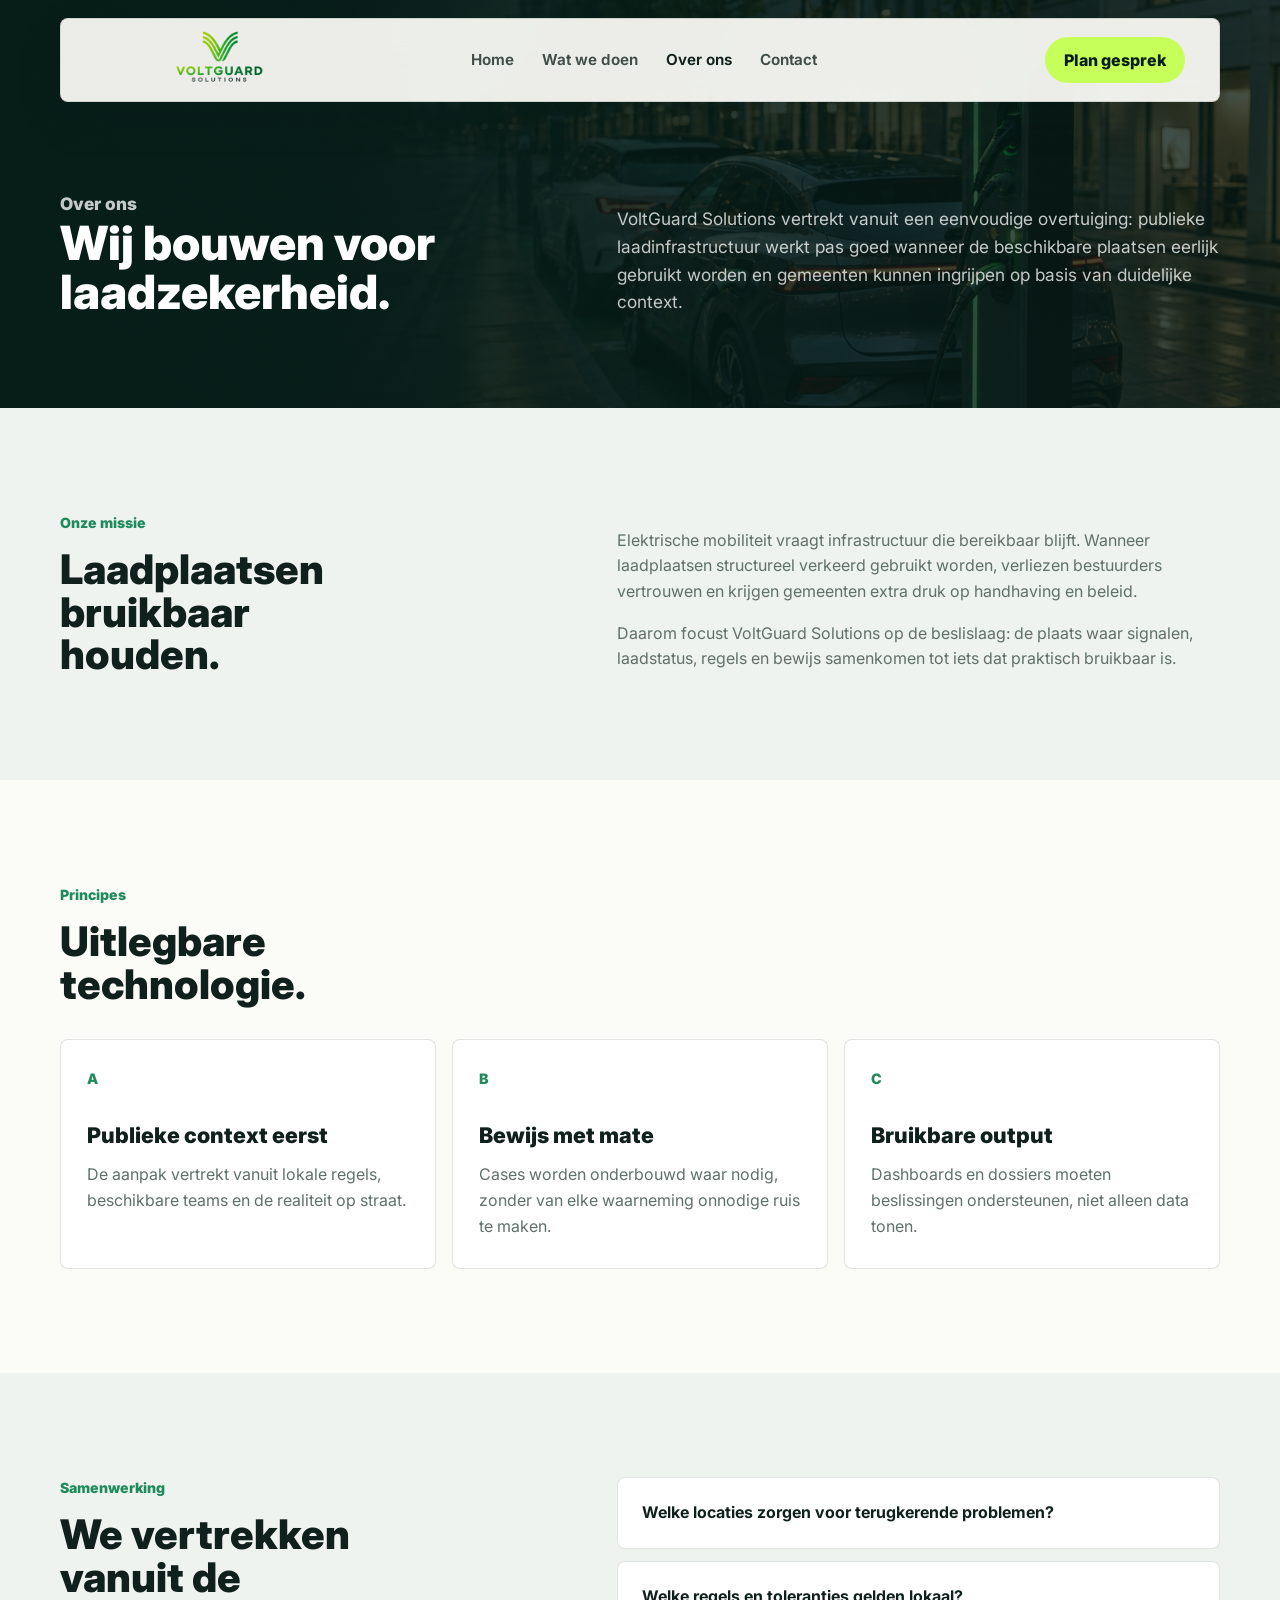
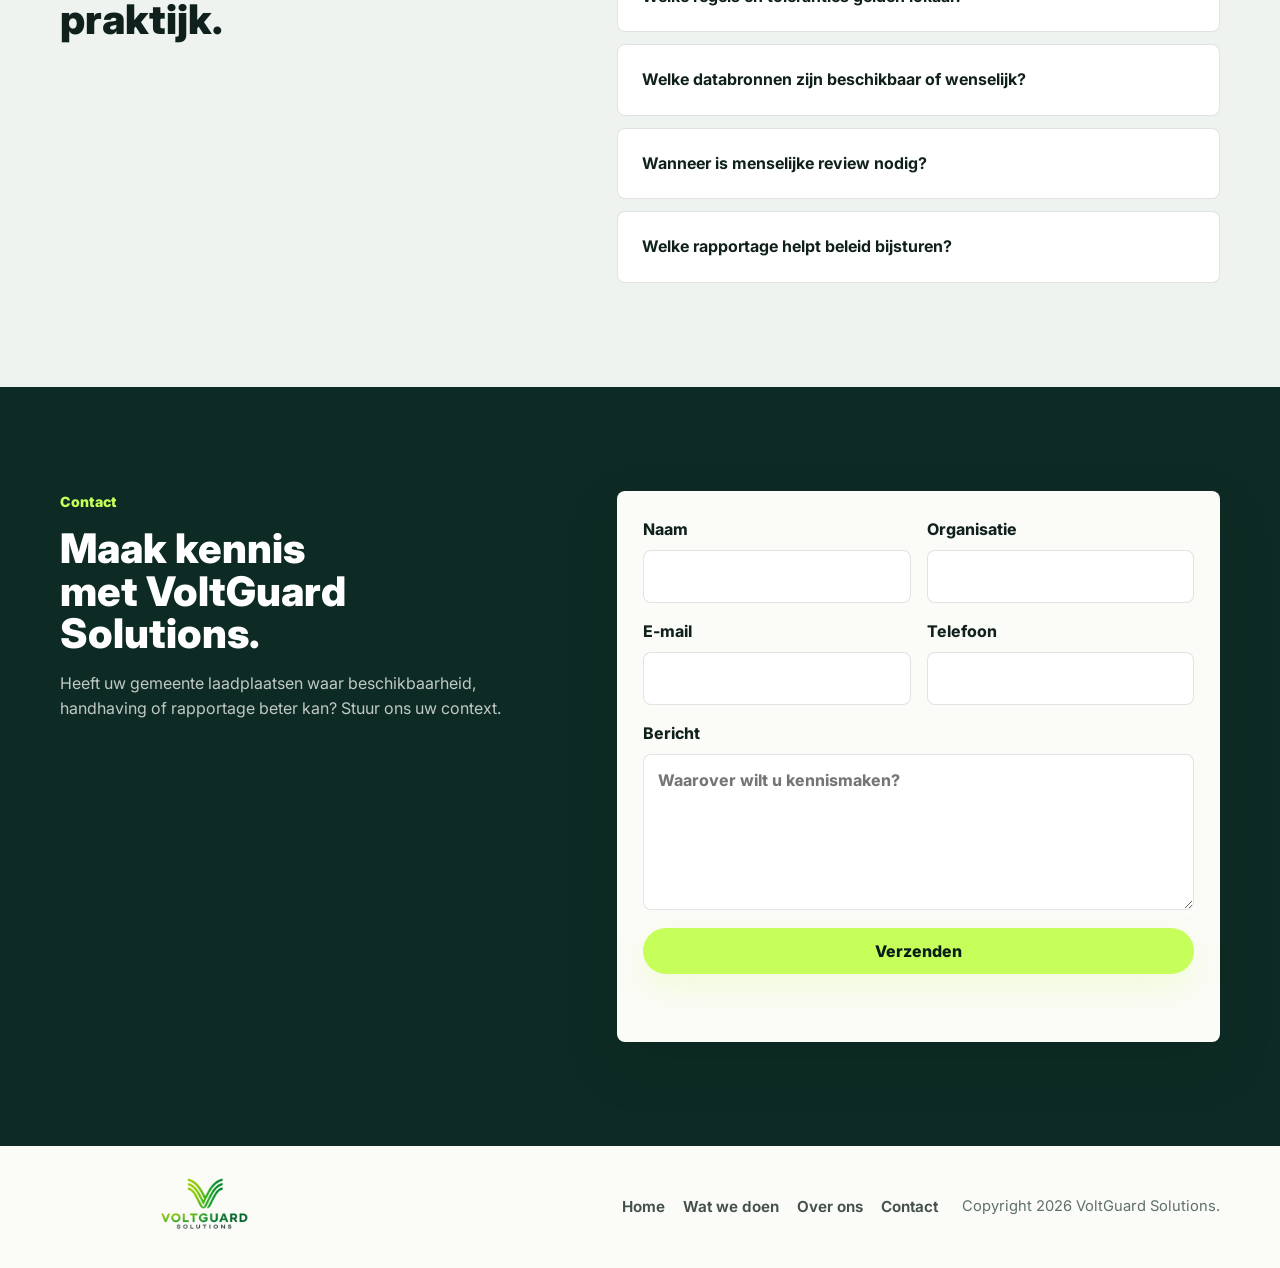
==== commit 898b0858: "update website" ====
--- a/over-ons/index.html
+++ b/over-ons/index.html
@@ -4,146 +4,164 @@
   <meta charset="UTF-8">
   <meta name="viewport" content="width=device-width, initial-scale=1.0">
   <title>Over ons | VoltGuard Solutions</title>
-  <meta name="description" content="VoltGuard Solutions bouwt oplossingen voor lokale besturen die EV-laadplaatsen eerlijker, slimmer en beter beschikbaar willen houden.">
-  <meta name="theme-color" content="#06140f">
+  <meta name="description" content="VoltGuard Solutions bouwt uitlegbare laadpaalhandhaving voor steden en gemeenten die EV-laadplaatsen beschikbaar en betrouwbaar willen houden.">
+  <meta name="robots" content="index,follow">
+  <meta name="theme-color" content="#071d18">
   <link rel="canonical" href="https://voltguardsolutions.be/over-ons/">
+  <meta property="og:type" content="website">
+  <meta property="og:locale" content="nl_BE">
+  <meta property="og:title" content="Over ons | VoltGuard Solutions">
+  <meta property="og:description" content="Waarom VoltGuard Solutions vertrekt vanuit laadzekerheid, beleid en uitlegbare handhaving.">
+  <meta property="og:url" content="https://voltguardsolutions.be/over-ons/">
+  <meta property="og:image" content="https://voltguardsolutions.be/assets/hero-ev-enforcement.png">
+  <link rel="icon" type="image/png" href="../FINAL.png">
   <link rel="preconnect" href="https://fonts.googleapis.com">
   <link rel="preconnect" href="https://fonts.gstatic.com" crossorigin>
-  <link href="https://fonts.googleapis.com/css2?family=Manrope:wght@400;500;600;700;800&family=Space+Grotesk:wght@500;600;700&display=swap" rel="stylesheet">
+  <link href="https://fonts.googleapis.com/css2?family=Inter:wght@400;500;600;700;800&display=swap" rel="stylesheet">
   <link rel="stylesheet" href="../style.css">
   <script defer src="../script.js"></script>
 </head>
-<body>
-  <div class="scroll-progress" id="scroll-progress" aria-hidden="true"></div>
-
+<body data-contact-email="info@voltguardsolutions.be">
   <header class="site-header" id="site-header">
-    <div class="container nav-shell">
+    <div class="container header-inner">
       <a class="brand" href="../" aria-label="VoltGuard Solutions home">
-        <img src="../logo (transparant).png" alt="VoltGuard Solutions logo">
+        <img class="brand-logo" src="../FINAL.png" alt="VoltGuard Solutions">
       </a>
-      <nav class="primary-nav" aria-label="Hoofdnavigatie">
+      <nav class="desktop-nav" aria-label="Hoofdnavigatie">
         <a href="../">Home</a>
         <a href="../wat-we-doen/">Wat we doen</a>
         <a href="../over-ons/" aria-current="page">Over ons</a>
         <a href="#contact">Contact</a>
       </nav>
-      <a class="nav-cta magnetic" href="mailto:info@voltguardsolutions.be?subject=Demo%20VoltGuard%20Solutions">Demo aanvragen</a>
+      <a class="header-cta" href="#contact">Plan gesprek</a>
       <button class="menu-toggle" type="button" aria-label="Menu openen" aria-expanded="false" aria-controls="mobile-nav">
         <span></span>
         <span></span>
       </button>
     </div>
-    <div class="mobile-nav" id="mobile-nav" aria-hidden="true">
+    <nav class="mobile-nav" id="mobile-nav" aria-label="Mobiele navigatie" aria-hidden="true">
       <a href="../">Home</a>
       <a href="../wat-we-doen/">Wat we doen</a>
       <a href="../over-ons/" aria-current="page">Over ons</a>
       <a href="#contact">Contact</a>
-      <a href="mailto:info@voltguardsolutions.be?subject=Demo%20VoltGuard%20Solutions">Demo aanvragen</a>
-    </div>
+    </nav>
   </header>
 
   <main>
-    <section class="page-hero section-dark">
-      <div class="noise" aria-hidden="true"></div>
-      <div class="container page-hero-inner reveal">
-        <p class="eyebrow">
-          <span></span>
-          Over ons
-        </p>
-        <h1>Wij bouwen digitale handhaving voor een stad die elektrisch rijdt.</h1>
-        <p>VoltGuard Solutions focust op een eenvoudig maar belangrijk doel: laadplaatsen vrijhouden voor bestuurders die willen laden.</p>
+    <section class="page-hero">
+      <div class="container page-hero-grid">
+        <div>
+          <p class="eyebrow">Over ons</p>
+          <h1>Wij bouwen voor laadzekerheid.</h1>
+        </div>
+        <p>VoltGuard Solutions vertrekt vanuit een eenvoudige overtuiging: publieke laadinfrastructuur werkt pas goed wanneer de beschikbare plaatsen eerlijk gebruikt worden en gemeenten kunnen ingrijpen op basis van duidelijke context.</p>
       </div>
     </section>
 
-    <section class="section-light">
-      <div class="container split-layout">
-        <div class="section-intro reveal">
-          <p class="eyebrow dark">
-            <span></span>
-            Onze missie
-          </p>
-          <h2>Meer laadzekerheid zonder extra administratieve druk.</h2>
-          <p>De overstap naar elektrisch rijden vraagt meer dan laadpalen plaatsen. Steden hebben ook een manier nodig om die infrastructuur eerlijk beschikbaar te houden.</p>
+    <section class="section band-light">
+      <div class="container intro-grid">
+        <div class="section-heading">
+          <p class="eyebrow">Onze missie</p>
+          <h2>Laadplaatsen bruikbaar houden.</h2>
         </div>
-        <div class="content-stack">
-          <article class="content-card reveal">
-            <h3>Gebouwd voor lokale besturen</h3>
-            <p>We denken vanuit beleidsregels, bewijsvoering en dagelijkse opvolging, niet vanuit technologie om de technologie.</p>
+        <div class="intro-copy">
+          <p>Elektrische mobiliteit vraagt infrastructuur die bereikbaar blijft. Wanneer laadplaatsen structureel verkeerd gebruikt worden, verliezen bestuurders vertrouwen en krijgen gemeenten extra druk op handhaving en beleid.</p>
+          <p>Daarom focust VoltGuard Solutions op de beslislaag: de plaats waar signalen, laadstatus, regels en bewijs samenkomen tot iets dat praktisch bruikbaar is.</p>
+        </div>
+      </div>
+    </section>
+
+    <section class="section band-white">
+      <div class="container">
+        <div class="section-heading wide">
+          <p class="eyebrow">Principes</p>
+          <h2>Uitlegbare technologie.</h2>
+        </div>
+        <div class="issue-grid">
+          <article class="issue-card">
+            <span>A</span>
+            <h3>Publieke context eerst</h3>
+            <p>De aanpak vertrekt vanuit lokale regels, beschikbare teams en de realiteit op straat.</p>
           </article>
-          <article class="content-card reveal">
-            <h3>Praktisch en uitlegbaar</h3>
-            <p>Elke beoordeling moet begrijpelijk zijn voor de mensen die ze opvolgen.</p>
+          <article class="issue-card">
+            <span>B</span>
+            <h3>Bewijs met mate</h3>
+            <p>Cases worden onderbouwd waar nodig, zonder van elke waarneming onnodige ruis te maken.</p>
           </article>
-          <article class="content-card reveal">
-            <h3>Schaalbaar per locatie</h3>
-            <p>Een aanpak die kan starten op enkele laadplaatsen en meegroeien met de stad.</p>
+          <article class="issue-card">
+            <span>C</span>
+            <h3>Bruikbare output</h3>
+            <p>Dashboards en dossiers moeten beslissingen ondersteunen, niet alleen data tonen.</p>
           </article>
         </div>
       </div>
     </section>
 
-    <section class="method section-dark">
-      <div class="noise" aria-hidden="true"></div>
-      <div class="container">
-        <div class="section-heading reveal">
-          <p class="eyebrow">
-            <span></span>
-            Waar we voor staan
-          </p>
-          <h2>Handhaving moet correct, proportioneel en bruikbaar zijn.</h2>
-          <p>Ons platform is ontworpen om ruis te beperken en alleen situaties naar voren te brengen die voldoende context hebben.</p>
+    <section class="section band-light over-ons-collaboration">
+      <div class="container split-text">
+        <div class="section-heading">
+          <p class="eyebrow">Samenwerking</p>
+          <h2>We vertrekken vanuit de praktijk.</h2>
         </div>
-        <div class="feature-grid values-grid">
-          <article class="feature-card reveal" data-tilt>
-            <div class="feature-icon">01</div>
-            <h3>Eerlijk gebruik</h3>
-            <p>Laadplaatsen zijn publieke infrastructuur. Ze moeten beschikbaar blijven voor hun echte doel.</p>
-          </article>
-          <article class="feature-card reveal" data-tilt>
-            <div class="feature-icon">02</div>
-            <h3>Heldere beoordeling</h3>
-            <p>Elke case moet uitlegbaar zijn op basis van concrete signalen en regels.</p>
-          </article>
-          <article class="feature-card reveal" data-tilt>
-            <div class="feature-icon">03</div>
-            <h3>Betere steden</h3>
-            <p>Meer laadzekerheid ondersteunt elektrische mobiliteit, minder uitstoot en toekomstgerichte publieke ruimte.</p>
-          </article>
+        <div class="check-list">
+          <p>Welke locaties zorgen voor terugkerende problemen?</p>
+          <p>Welke regels en toleranties gelden lokaal?</p>
+          <p>Welke databronnen zijn beschikbaar of wenselijk?</p>
+          <p>Wanneer is menselijke review nodig?</p>
+          <p>Welke rapportage helpt beleid bijsturen?</p>
         </div>
       </div>
     </section>
 
-    <section class="contact section-dark" id="contact">
-      <div class="noise" aria-hidden="true"></div>
-      <div class="container contact-card reveal">
-        <div>
-          <p class="eyebrow">
-            <span></span>
-            Contact
-          </p>
-          <h2>Laten we bekijken wat VoltGuard voor uw stad kan betekenen.</h2>
-          <p>Een korte kennismaking is genoeg om te zien welke laadplaatsen, processen en databronnen relevant zijn.</p>
+    <section class="section contact-section" id="contact">
+      <div class="container contact-grid">
+        <div class="section-heading">
+          <p class="eyebrow">Contact</p>
+          <h2>Maak kennis met VoltGuard Solutions.</h2>
+          <p>Heeft uw gemeente laadplaatsen waar beschikbaarheid, handhaving of rapportage beter kan? Stuur ons uw context.</p>
         </div>
-        <div class="contact-actions">
-          <a class="button button-primary magnetic" href="mailto:info@voltguardsolutions.be?subject=Demo%20VoltGuard%20Solutions">Demo aanvragen</a>
-          <a class="mail-link" href="mailto:info@voltguardsolutions.be">info@voltguardsolutions.be</a>
-        </div>
+        <form class="contact-form" data-mail-form>
+          <div class="form-grid">
+            <label>
+              <span>Naam</span>
+              <input type="text" name="Naam" autocomplete="name" required>
+            </label>
+            <label>
+              <span>Organisatie</span>
+              <input type="text" name="Organisatie" autocomplete="organization" required>
+            </label>
+            <label>
+              <span>E-mail</span>
+              <input type="email" name="E-mail" autocomplete="email" required>
+            </label>
+            <label>
+              <span>Telefoon</span>
+              <input type="tel" name="Telefoon" autocomplete="tel">
+            </label>
+            <label class="full">
+              <span>Bericht</span>
+              <textarea name="Bericht" rows="5" placeholder="Waarover wilt u kennismaken?" required></textarea>
+            </label>
+          </div>
+          <button class="button button-primary" type="submit">Verzenden</button>
+          <p class="form-feedback" aria-live="polite"></p>
+        </form>
       </div>
     </section>
   </main>
 
-  <footer class="footer">
-    <div class="container footer-inner">
-      <a class="footer-brand" href="../" aria-label="VoltGuard Solutions home">
-        <img src="../logo (transparant).png" alt="VoltGuard Solutions logo">
+  <footer class="site-footer">
+    <div class="container footer-grid">
+      <a class="brand" href="../" aria-label="VoltGuard Solutions home">
+        <img class="brand-logo" src="../FINAL.png" alt="VoltGuard Solutions">
       </a>
-      <p>Automatische handhaving van EV-laadplaatsen voor toekomstgerichte steden en gemeenten.</p>
       <nav aria-label="Footer navigatie">
         <a href="../">Home</a>
         <a href="../wat-we-doen/">Wat we doen</a>
+        <a href="../over-ons/">Over ons</a>
         <a href="#contact">Contact</a>
       </nav>
-      <span>Copyright 2026 VoltGuard Solutions.</span>
+      <p>Copyright <span data-year></span> VoltGuard Solutions.</p>
     </div>
   </footer>
 </body>
--- a/style.css
+++ b/style.css
@@ -1,2004 +1,1065 @@
-/* ===========================
-   RESET, TOKENS & BASE
-   =========================== */
-*, *::before, *::after {
+:root {
+  --ink: #10211d;
+  --muted: #60706a;
+  --deep: #071d18;
+  --deep-2: #0d2b24;
+  --green: #1f8a5b;
+  --green-soft: #dff3e8;
+  --lime: #c6ff5a;
+  --amber: #ffb342;
+  --paper: #fbfbf7;
+  --mist: #eef3ef;
+  --line: rgba(16, 33, 29, 0.12);
+  --white: #ffffff;
+  --radius-card: 8px;
+  --container: 1160px;
+  --shadow: 0 22px 56px rgba(7, 29, 24, 0.14);
+}
+
+*,
+*::before,
+*::after {
   box-sizing: border-box;
-}
-
-* {
-  margin: 0;
-  padding: 0;
-}
-
-:root {
-  --ink: #07130f;
-  --ink-2: #0c2119;
-  --deep: #06140f;
-  --forest: #0d2e22;
-  --green: #26e39b;
-  --green-2: #13b778;
-  --mint: #d9ffef;
-  --lime: #c8ff6a;
-  --aqua: #57e8ff;
-  --cream: #f5f2e8;
-  --paper: #fbfaf3;
-  --paper-2: #edf7ef;
-  --line: rgba(7, 19, 15, 0.12);
-  --muted: #5f7069;
-  --muted-dark: rgba(236, 255, 246, 0.72);
-  --white: #ffffff;
-  --danger: #ff6d5f;
-  --warning: #ffce73;
-  --shadow-soft: 0 24px 70px rgba(11, 39, 29, 0.13);
-  --shadow-dark: 0 32px 100px rgba(0, 0, 0, 0.35);
-  --radius-lg: 34px;
-  --radius-md: 24px;
-  --radius-sm: 16px;
-  --container: 1180px;
-  --header-h: 78px;
-  --ease-out: cubic-bezier(0.16, 1, 0.3, 1);
 }
 
 html {
   scroll-behavior: smooth;
-  scroll-padding-top: calc(var(--header-h) + 20px);
 }
 
 body {
+  margin: 0;
   min-width: 320px;
   color: var(--ink);
-  background:
-    radial-gradient(circle at 0 0, rgba(38, 227, 155, 0.11), transparent 32rem),
-    linear-gradient(180deg, var(--paper) 0%, #ffffff 48%, var(--paper) 100%);
-  font-family: "Manrope", sans-serif;
+  background: var(--paper);
+  font-family: "Inter", Arial, sans-serif;
+  font-size: 16px;
   line-height: 1.6;
   overflow-x: hidden;
 }
 
-body.menu-open {
+body.nav-open {
   overflow: hidden;
 }
 
-img, svg, video {
+img {
   display: block;
   max-width: 100%;
 }
 
 a {
   color: inherit;
+  text-decoration: none;
 }
 
 button,
 input,
-textarea,
-select {
+select,
+textarea {
   font: inherit;
 }
 
-::selection {
-  color: var(--deep);
-  background: var(--green);
+button {
+  cursor: pointer;
 }
 
 .container {
-  width: min(var(--container), calc(100% - 40px));
-  margin-inline: auto;
-}
-
-.section-dark {
-  position: relative;
-  color: var(--white);
-  background: var(--deep);
-  overflow: hidden;
-}
-
-.section-light {
-  position: relative;
-  padding: 112px 0;
-}
-
-.noise {
-  position: absolute;
-  inset: 0;
-  pointer-events: none;
-  opacity: 0.18;
-  mix-blend-mode: screen;
-  background-image:
-    linear-gradient(115deg, rgba(255, 255, 255, 0.03) 25%, transparent 25%),
-    linear-gradient(245deg, rgba(255, 255, 255, 0.025) 25%, transparent 25%);
-  background-size: 5px 5px;
-}
-
-.scroll-progress {
+  width: min(var(--container), calc(100vw - 40px));
+  margin: 0 auto;
+}
+
+.site-header {
   position: fixed;
   top: 0;
   left: 0;
-  z-index: 300;
-  width: 0%;
-  height: 3px;
-  background: linear-gradient(90deg, var(--green), var(--aqua), var(--lime));
-  box-shadow: 0 0 24px rgba(38, 227, 155, 0.8);
-}
-
-/* ===========================
-   HEADER
-   =========================== */
-.site-header {
-  position: fixed;
-  top: 14px;
-  left: 0;
   right: 0;
-  z-index: 200;
-  transition: transform 0.35s var(--ease-out);
-}
-
-.site-header.is-hidden {
-  transform: translateY(-120%);
-}
-
-.nav-shell {
-  display: flex;
+  z-index: 20;
+  padding: 18px 0 0;
+}
+
+.header-inner {
+  display: grid;
+  grid-template-columns: auto 1fr auto auto;
   align-items: center;
-  justify-content: space-between;
-  min-height: 64px;
   gap: 20px;
-  padding: 8px 10px 8px 18px;
+  min-height: 70px;
+  padding: 12px 14px;
+  color: var(--white);
+  background: rgba(7, 29, 24, 0.68);
   border: 1px solid rgba(255, 255, 255, 0.18);
-  border-radius: 999px;
-  background: rgba(6, 20, 15, 0.58);
-  box-shadow: 0 18px 70px rgba(0, 0, 0, 0.2);
-  backdrop-filter: blur(22px);
-}
-
-.site-header.is-scrolled .nav-shell {
-  background: rgba(6, 20, 15, 0.82);
-  border-color: rgba(38, 227, 155, 0.22);
+  border-radius: 8px;
+  backdrop-filter: blur(18px);
+  box-shadow: 0 16px 40px rgba(7, 29, 24, 0.18);
+}
+
+.site-header.is-scrolled .header-inner,
+.site-header.header-solid .header-inner {
+  color: var(--ink);
+  background: rgba(251, 251, 247, 0.94);
+  border-color: var(--line);
 }
 
 .brand {
   display: inline-flex;
   align-items: center;
+  justify-content: flex-start;
+  width: 168px;
+  height: 58px;
+  min-width: 0;
+  font-weight: 800;
+  line-height: 1.05;
+  overflow: visible;
+}
+
+.brand-logo {
+  display: block;
+  width: 100%;
+  height: 100%;
+  object-fit: contain;
+  object-position: center;
+  transform: scale(1.72);
+  transform-origin: left center;
+}
+
+.brand-mark {
+  display: inline-grid;
+  place-items: center;
+  width: 42px;
+  height: 42px;
   flex: 0 0 auto;
-  padding: 5px 12px;
-  border: 1px solid rgba(255, 255, 255, 0.72);
-  border-radius: 999px;
-  background: rgba(255, 255, 255, 0.94);
-  box-shadow: 0 14px 36px rgba(0, 0, 0, 0.16);
-  text-decoration: none;
-}
-
-.brand img {
-  width: 170px;
-  height: 64px;
-  object-fit: cover;
-  object-position: center 47%;
-}
-
-.primary-nav {
+  color: var(--deep);
+  background: var(--lime);
+  border-radius: 8px;
+  font-size: 1.25rem;
+}
+
+.brand-name {
+  display: inline-grid;
+  gap: 1px;
+}
+
+.brand-name strong {
+  color: var(--lime);
+  font-weight: 800;
+}
+
+.site-header.is-scrolled .brand-name strong,
+.site-header.header-solid .brand-name strong,
+.site-footer .brand-name strong {
+  color: var(--green);
+}
+
+.desktop-nav {
   display: flex;
   align-items: center;
   justify-content: center;
-  gap: 6px;
-  padding: 5px;
-  border: 1px solid rgba(255, 255, 255, 0.08);
-  border-radius: 999px;
-  background: rgba(255, 255, 255, 0.05);
-}
-
-.primary-nav a {
-  position: relative;
-  border-radius: 999px;
-  padding: 9px 14px;
-  color: rgba(255, 255, 255, 0.78);
-  font-size: 13px;
-  font-weight: 700;
-  text-decoration: none;
-  transition: color 0.2s, background 0.2s;
-}
-
-.primary-nav a:hover,
-.primary-nav a.is-active,
-.primary-nav a[aria-current="page"] {
-  color: var(--white);
-  background: rgba(255, 255, 255, 0.1);
-}
-
-.nav-cta {
+  gap: 28px;
+}
+
+.desktop-nav a,
+.mobile-nav a,
+.site-footer nav a {
+  color: currentColor;
+  font-size: 0.95rem;
+  font-weight: 650;
+  opacity: 0.78;
+}
+
+.desktop-nav a:hover,
+.desktop-nav a[aria-current="page"],
+.mobile-nav a:hover,
+.mobile-nav a[aria-current="page"],
+.site-footer nav a:hover {
+  opacity: 1;
+}
+
+.header-cta,
+.button {
   display: inline-flex;
   align-items: center;
   justify-content: center;
   min-height: 46px;
-  padding: 0 18px;
+  padding: 12px 18px;
+  border: 1px solid transparent;
   border-radius: 999px;
+  font-weight: 800;
+  line-height: 1.15;
+  text-align: center;
+}
+
+.header-cta {
   color: var(--deep);
-  background: linear-gradient(135deg, var(--green), var(--lime));
-  font-size: 13px;
-  font-weight: 800;
-  text-decoration: none;
-  box-shadow: 0 12px 34px rgba(38, 227, 155, 0.26);
+  background: var(--lime);
+}
+
+.button-primary {
+  color: var(--deep);
+  background: var(--lime);
+  box-shadow: 0 14px 32px rgba(198, 255, 90, 0.18);
+}
+
+.button-secondary {
+  color: var(--white);
+  background: rgba(255, 255, 255, 0.1);
+  border-color: rgba(255, 255, 255, 0.32);
+}
+
+.button:hover,
+.header-cta:hover {
+  transform: translateY(-1px);
 }
 
 .menu-toggle {
   display: none;
-  position: relative;
+  align-items: center;
+  justify-content: center;
+  flex-direction: column;
+  gap: 4px;
   width: 46px;
   height: 46px;
-  border: 0;
-  border-radius: 50%;
-  color: var(--white);
-  background: rgba(255, 255, 255, 0.12);
-  cursor: pointer;
+  padding: 0;
+  border: 1px solid rgba(255, 255, 255, 0.28);
+  border-radius: 999px;
+  background: transparent;
+  color: currentColor;
+}
+
+.site-header.is-scrolled .menu-toggle,
+.site-header.header-solid .menu-toggle {
+  border-color: rgba(16, 33, 29, 0.14);
+  background: rgba(16, 33, 29, 0.04);
 }
 
 .menu-toggle span {
-  position: absolute;
-  left: 13px;
-  width: 20px;
+  display: block;
+  width: 18px;
   height: 2px;
+  margin: 0;
+  background: currentColor;
   border-radius: 999px;
-  background: currentColor;
-  transition: transform 0.25s var(--ease-out);
-}
-
-.menu-toggle span:first-child {
-  top: 18px;
-}
-
-.menu-toggle span:last-child {
-  top: 27px;
+  transition: transform 160ms ease;
 }
 
 .menu-toggle[aria-expanded="true"] span:first-child {
-  transform: translateY(4.5px) rotate(45deg);
+  transform: translateY(3px) rotate(45deg);
 }
 
 .menu-toggle[aria-expanded="true"] span:last-child {
-  transform: translateY(-4.5px) rotate(-45deg);
+  transform: translateY(-3px) rotate(-45deg);
 }
 
 .mobile-nav {
   display: none;
-  width: min(var(--container), calc(100% - 40px));
-  margin: 10px auto 0;
+  width: min(var(--container), calc(100vw - 40px));
+  margin: 8px auto 0;
   padding: 18px;
-  border: 1px solid rgba(255, 255, 255, 0.14);
-  border-radius: 28px;
-  background: rgba(6, 20, 15, 0.93);
-  box-shadow: var(--shadow-dark);
-  backdrop-filter: blur(24px);
-}
-
-.mobile-nav a {
-  display: flex;
-  align-items: center;
-  justify-content: space-between;
-  padding: 14px 10px;
-  border-bottom: 1px solid rgba(255, 255, 255, 0.08);
-  color: rgba(255, 255, 255, 0.82);
-  font-weight: 800;
-  text-decoration: none;
-}
-
-.mobile-nav a:last-child {
-  border-bottom: 0;
-  color: var(--green);
-}
-
-.mobile-nav a[aria-current="page"] {
-  color: var(--green);
+  color: var(--ink);
+  background: var(--paper);
+  border: 1px solid var(--line);
+  border-radius: 8px;
+  box-shadow: var(--shadow);
 }
 
 .mobile-nav.is-open {
-  display: block;
-  animation: menuIn 0.32s var(--ease-out);
-}
-
-@keyframes menuIn {
-  from {
-    opacity: 0;
-    transform: translateY(-8px) scale(0.98);
-  }
-
-  to {
-    opacity: 1;
-    transform: translateY(0) scale(1);
-  }
-}
-
-/* ===========================
-   SHARED TYPOGRAPHY & BUTTONS
-   =========================== */
-.eyebrow {
-  display: inline-flex;
-  align-items: center;
-  gap: 10px;
-  color: var(--mint);
-  font-size: 12px;
-  font-weight: 900;
-  letter-spacing: 0.15em;
-  text-transform: uppercase;
-}
-
-.eyebrow span {
-  width: 30px;
-  height: 1px;
-  background: currentColor;
-}
-
-.eyebrow.dark {
-  color: var(--green-2);
-}
-
-h1,
-h2,
-h3 {
-  font-family: "Space Grotesk", sans-serif;
-  line-height: 0.98;
-  letter-spacing: -0.055em;
-  overflow-wrap: break-word;
-}
-
-h1 {
-  margin-top: 18px;
-  max-width: 820px;
-  font-size: clamp(2.9rem, 6vw, 5.4rem);
-}
-
-h2 {
-  font-size: clamp(2.4rem, 5vw, 5.2rem);
-}
-
-h3 {
-  font-size: clamp(1.35rem, 2.2vw, 2rem);
-}
-
-.section-intro > p:not(.eyebrow),
-.section-heading > p:not(.eyebrow) {
-  max-width: 650px;
-  margin-top: 22px;
-  color: var(--muted);
-  font-size: 18px;
-}
-
-.section-dark .section-intro > p:not(.eyebrow),
-.section-dark .section-heading > p:not(.eyebrow) {
-  color: var(--muted-dark);
-}
-
-.section-heading {
-  max-width: 880px;
-  margin-bottom: 52px;
-}
-
-.hero-copy,
-.hero-panel,
-.section-intro,
-.section-heading,
-.video-stage,
-.video-card,
-.scenario-console,
-.orbit-map,
-.contact-card,
-.footer-inner {
-  min-width: 0;
-}
-
-.button {
+  display: grid;
+  gap: 14px;
+}
+
+.hero {
   position: relative;
-  display: inline-flex;
-  align-items: center;
-  justify-content: center;
-  gap: 12px;
-  min-height: 56px;
-  padding: 0 24px;
-  border-radius: 999px;
-  font-weight: 900;
-  text-decoration: none;
-  isolation: isolate;
+  min-height: 84svh;
   overflow: hidden;
-  transition: transform 0.22s var(--ease-out), box-shadow 0.22s var(--ease-out);
-}
-
-.button::before {
-  position: absolute;
-  inset: 0;
-  z-index: -1;
-  content: "";
-  transform: translateX(-115%) skewX(-18deg);
-  background: linear-gradient(90deg, transparent, rgba(255, 255, 255, 0.38), transparent);
-  transition: transform 0.65s var(--ease-out);
-}
-
-.button:hover::before {
-  transform: translateX(115%) skewX(-18deg);
-}
-
-.button-primary {
-  color: var(--deep);
-  background: linear-gradient(135deg, var(--green), var(--lime));
-  box-shadow: 0 18px 48px rgba(38, 227, 155, 0.28);
-}
-
-.button-primary:hover {
-  transform: translateY(-3px);
-  box-shadow: 0 24px 62px rgba(38, 227, 155, 0.36);
-}
-
-.button-ghost {
   color: var(--white);
-  border: 1px solid rgba(255, 255, 255, 0.2);
-  background: rgba(255, 255, 255, 0.08);
-  backdrop-filter: blur(16px);
-}
-
-.button-ghost:hover {
-  transform: translateY(-3px);
-  border-color: rgba(255, 255, 255, 0.45);
-  background: rgba(255, 255, 255, 0.13);
-}
-
-.mini-label {
-  display: block;
-  margin-bottom: 5px;
-  color: rgba(255, 255, 255, 0.48);
-  font-size: 11px;
-  font-weight: 900;
-  letter-spacing: 0.14em;
-  text-transform: uppercase;
-}
-
-/* ===========================
-   HERO
-   =========================== */
-.hero {
-  min-height: 100svh;
-  padding: 156px 0 90px;
-  display: grid;
-  align-items: center;
-}
-
-.hero-video,
-.video-wash {
+  background: var(--deep);
+}
+
+.home-hero {
+  display: grid;
+  align-items: end;
+  padding: 142px 0 86px;
+}
+
+.hero-image,
+.hero-shade {
   position: absolute;
   inset: 0;
   width: 100%;
   height: 100%;
 }
 
-.hero-video {
+.hero-image {
   object-fit: cover;
-  opacity: 0.32;
-  filter: saturate(0.7) contrast(1.08);
-}
-
-.video-wash {
+  object-position: center;
+}
+
+.hero-shade {
   background:
-    radial-gradient(circle at 20% 20%, rgba(38, 227, 155, 0.2), transparent 35%),
-    radial-gradient(circle at 70% 10%, rgba(87, 232, 255, 0.12), transparent 36%),
-    linear-gradient(115deg, rgba(6, 20, 15, 0.95), rgba(8, 42, 29, 0.82) 48%, rgba(6, 20, 15, 0.94));
-}
-
-.hero-orb {
-  position: absolute;
-  width: 34vw;
-  min-width: 300px;
-  aspect-ratio: 1;
-  border-radius: 50%;
-  filter: blur(22px);
-  opacity: 0.45;
-  animation: floatOrb 10s ease-in-out infinite alternate;
-}
-
-.hero-orb-one {
-  right: -10vw;
-  top: 18vh;
-  background: radial-gradient(circle, rgba(38, 227, 155, 0.48), transparent 63%);
-}
-
-.hero-orb-two {
-  left: -15vw;
-  bottom: -18vh;
-  animation-delay: -4s;
-  background: radial-gradient(circle, rgba(87, 232, 255, 0.28), transparent 65%);
-}
-
-@keyframes floatOrb {
-  to {
-    transform: translate3d(22px, -28px, 0) scale(1.08);
-  }
-}
-
-.hero-grid {
+    linear-gradient(90deg, rgba(7, 29, 24, 0.98) 0%, rgba(7, 29, 24, 0.82) 34%, rgba(7, 29, 24, 0.16) 72%),
+    linear-gradient(0deg, rgba(7, 29, 24, 0.56) 0%, rgba(7, 29, 24, 0.04) 52%);
+}
+
+.hero-content {
   position: relative;
-  z-index: 2;
-  display: grid;
-  grid-template-columns: minmax(0, 1.08fr) minmax(340px, 0.72fr);
-  align-items: center;
-  gap: 54px;
+  max-width: var(--container);
+}
+
+.hero-copy {
+  min-width: 0;
+}
+
+.eyebrow {
+  margin: 0 0 14px;
+  color: var(--green);
+  font-size: 0.88rem;
+  font-weight: 850;
+}
+
+.band-dark .eyebrow,
+.hero .eyebrow {
+  color: var(--lime);
+}
+
+h1,
+h2,
+h3,
+p {
+  overflow-wrap: break-word;
+}
+
+h1,
+h2,
+h3 {
+  margin: 0;
+  line-height: 1.04;
+  font-weight: 850;
+}
+
+h1 {
+  max-width: 650px;
+  font-size: 4rem;
+}
+
+.hero-title-line {
+  display: block;
 }
 
 .hero-lede {
-  max-width: 700px;
-  margin: 26px 0 0;
-  color: var(--muted-dark);
-  font-size: clamp(1.05rem, 1.7vw, 1.28rem);
+  max-width: 620px;
+  margin: 24px 0 0;
+  color: rgba(255, 255, 255, 0.82);
+  font-size: 1.18rem;
 }
 
 .hero-actions {
   display: flex;
   flex-wrap: wrap;
-  align-items: center;
-  gap: 14px;
+  gap: 12px;
   margin-top: 34px;
 }
 
-.hero-proof {
+.promo-video-card {
+  width: 100%;
+  align-self: center;
+  padding: 12px;
+  background: rgba(251, 251, 247, 0.14);
+  border: 1px solid rgba(255, 255, 255, 0.32);
+  border-radius: var(--radius-card);
+  box-shadow: 0 34px 90px rgba(0, 0, 0, 0.48), 0 0 0 1px rgba(198, 255, 90, 0.1);
+  backdrop-filter: blur(12px);
+}
+
+.promo-video-card video {
+  display: block;
+  width: 100%;
+  aspect-ratio: 16 / 9;
+  object-fit: cover;
+  border-radius: 6px;
+  background: #000000;
+}
+
+.video-section {
+  padding: 96px 0 106px;
+  color: var(--ink);
+  background: var(--mist);
+  border-top: 0;
+}
+
+.video-showcase {
+  display: grid;
+  gap: 30px;
+  justify-items: stretch;
+}
+
+.video-showcase-copy {
+  display: grid;
+  gap: 18px;
+  justify-items: center;
+  text-align: center;
+}
+
+.video-showcase-copy h2 {
+  max-width: 11ch;
+  font-size: 2.55rem;
+}
+
+.promo-video-wide {
+  max-width: 1080px;
+  width: 100%;
+  margin: 0 auto;
+  padding: 12px;
+  background: var(--white);
+  border-color: var(--line);
+  box-shadow: 0 30px 80px rgba(7, 29, 24, 0.16);
+}
+
+.video-support {
+  max-width: 1080px;
+  width: 100%;
+  margin: -2px auto 0;
+  color: var(--muted);
+  text-align: left;
+}
+
+.metric-strip {
+  color: var(--white);
+  background: var(--deep);
+  border-top: 1px solid rgba(255, 255, 255, 0.12);
+}
+
+.metric-grid {
   display: grid;
   grid-template-columns: repeat(3, minmax(0, 1fr));
-  gap: 10px;
-  max-width: 720px;
-  margin-top: 44px;
-}
-
-.hero-proof div {
-  padding: 18px;
-  border: 1px solid rgba(255, 255, 255, 0.13);
-  border-radius: 20px;
-  background: rgba(255, 255, 255, 0.07);
-  backdrop-filter: blur(12px);
-}
-
-.hero-proof strong {
-  display: block;
-  color: var(--green);
-  font-family: "Space Grotesk", sans-serif;
-  font-size: 30px;
-  line-height: 1;
-}
-
-.hero-proof span {
+}
+
+.metric-grid div {
+  min-width: 0;
+  min-height: 112px;
+  padding: 24px 28px;
+  border-left: 1px solid rgba(255, 255, 255, 0.12);
+}
+
+.metric-grid div:last-child {
+  border-right: 1px solid rgba(255, 255, 255, 0.12);
+}
+
+.metric-grid span,
+.module-card span,
+.issue-card span,
+.process-list span {
+  display: inline-block;
+  color: var(--lime);
+  font-size: 0.9rem;
+  font-weight: 850;
+}
+
+.metric-grid strong {
   display: block;
   margin-top: 8px;
-  color: rgba(255, 255, 255, 0.58);
-  font-size: 13px;
+  font-size: 1.25rem;
+  line-height: 1.25;
+  text-wrap: balance;
+}
+
+.section {
+  padding: 104px 0;
+}
+
+.band-light {
+  background: var(--mist);
+}
+
+.band-white {
+  background: var(--paper);
+}
+
+.band-dark {
+  color: var(--white);
+  background: var(--deep);
+}
+
+.intro-grid,
+.process-layout,
+.outcome-grid,
+.contact-grid,
+.page-hero-grid,
+.split-text {
+  display: grid;
+  grid-template-columns: minmax(0, 0.9fr) minmax(0, 1.1fr);
+  gap: 64px;
+  align-items: start;
+}
+
+.section-heading h2,
+.page-hero h1 {
+  font-size: 2.95rem;
+}
+
+.section-heading h2 {
+  max-width: 11ch;
+  font-size: 2.55rem;
+}
+
+.section-heading p,
+.intro-copy p,
+.module-card p,
+.issue-card p,
+.process-list p,
+.outcome-panel p,
+.use-grid p,
+.check-list p,
+.page-hero p,
+.site-footer p {
+  color: var(--muted);
+  margin: 16px 0 0;
+}
+
+.section-heading > .eyebrow,
+.video-showcase-copy > .eyebrow {
+  margin: 0 0 14px;
+  color: var(--green);
+}
+
+.band-dark .section-heading p,
+.band-dark .process-list p,
+.band-dark .check-list p {
+  color: rgba(255, 255, 255, 0.72);
+}
+
+.band-dark .section-heading > .eyebrow,
+.contact-section .section-heading > .eyebrow {
+  color: var(--lime);
+}
+
+.wide {
+  max-width: 790px;
+  margin-bottom: 34px;
+}
+
+.issue-grid,
+.module-grid,
+.use-grid {
+  display: grid;
+  grid-template-columns: repeat(3, minmax(0, 1fr));
+  gap: 16px;
+}
+
+.module-grid {
+  grid-template-columns: repeat(4, minmax(0, 1fr));
+}
+
+.issue-card,
+.module-card,
+.use-grid article {
+  min-height: 230px;
+  padding: 26px;
+  background: var(--white);
+  border: 1px solid var(--line);
+  border-radius: var(--radius-card);
+}
+
+.module-card {
+  background: var(--mist);
+}
+
+.module-card span,
+.issue-card span {
+  color: var(--green);
+  margin-bottom: 34px;
+}
+
+.issue-card h3,
+.module-card h2,
+.use-grid h3,
+.outcome-panel h3,
+.process-list h3 {
+  font-size: 1.35rem;
+}
+
+.sticky-heading {
+  position: sticky;
+  top: 130px;
+}
+
+.process-list {
+  display: grid;
+  gap: 12px;
+}
+
+.process-list article {
+  display: grid;
+  grid-template-columns: 52px 1fr;
+  gap: 18px;
+  align-items: start;
+  padding: 24px;
+  background: rgba(255, 255, 255, 0.06);
+  border: 1px solid rgba(255, 255, 255, 0.12);
+  border-radius: var(--radius-card);
+}
+
+.process-list span {
+  display: grid;
+  place-items: center;
+  width: 42px;
+  height: 42px;
+  color: var(--deep);
+  background: var(--lime);
+  border-radius: var(--radius-card);
+}
+
+.outcome-panel {
+  display: grid;
+  gap: 14px;
+}
+
+.outcome-panel article,
+.check-list p {
+  padding: 22px 24px;
+  background: var(--white);
+  border: 1px solid var(--line);
+  border-radius: var(--radius-card);
+}
+
+.check-list {
+  display: grid;
+  gap: 12px;
+}
+
+.check-list p {
+  margin: 0;
+  color: var(--white);
+  background: rgba(255, 255, 255, 0.07);
+  border-color: rgba(255, 255, 255, 0.13);
   font-weight: 700;
 }
 
-.hero-panel {
-  position: relative;
-  padding: 22px;
-  border: 1px solid rgba(255, 255, 255, 0.16);
-  border-radius: var(--radius-lg);
+.over-ons-collaboration .check-list p {
+  color: var(--ink);
+  background: var(--white);
+  border: 1px solid var(--line);
+}
+
+.contact-section {
+  background: var(--deep-2);
+  color: var(--white);
+}
+
+.contact-section .section-heading p {
+  color: rgba(255, 255, 255, 0.74);
+}
+
+.contact-form {
+  display: grid;
+  gap: 18px;
+  padding: 26px;
+  background: var(--paper);
+  border-radius: var(--radius-card);
+  box-shadow: var(--shadow);
+}
+
+.form-grid {
+  display: grid;
+  grid-template-columns: repeat(2, minmax(0, 1fr));
+  gap: 16px;
+}
+
+.form-grid label {
+  display: grid;
+  gap: 7px;
+  color: var(--ink);
+  font-weight: 750;
+}
+
+.form-grid .full {
+  grid-column: 1 / -1;
+}
+
+.form-grid input,
+.form-grid select,
+.form-grid textarea {
+  width: 100%;
+  border: 1px solid var(--line);
+  border-radius: var(--radius-card);
+  padding: 13px 14px;
+  color: var(--ink);
+  background: var(--white);
+  outline: none;
+}
+
+.form-grid input:focus,
+.form-grid select:focus,
+.form-grid textarea:focus {
+  border-color: var(--green);
+  box-shadow: 0 0 0 4px rgba(31, 138, 91, 0.14);
+}
+
+.form-feedback {
+  min-height: 1.5em;
+  margin: 0;
+  color: var(--muted);
+}
+
+.form-feedback.is-error {
+  color: #a33a28;
+}
+
+.form-feedback.is-success {
+  color: #1d7650;
+}
+
+.page-hero {
+  padding: 174px 0 92px;
+  color: var(--white);
   background:
-    linear-gradient(145deg, rgba(255, 255, 255, 0.16), rgba(255, 255, 255, 0.06)),
-    radial-gradient(circle at 30% 0, rgba(38, 227, 155, 0.32), transparent 42%);
-  box-shadow: var(--shadow-dark);
-  backdrop-filter: blur(24px);
-  transform-style: preserve-3d;
-}
-
-.hero-panel::before {
-  position: absolute;
-  inset: -1px;
-  z-index: -1;
-  content: "";
-  border-radius: inherit;
-  background: linear-gradient(135deg, rgba(38, 227, 155, 0.45), transparent 35%, rgba(87, 232, 255, 0.3));
-  opacity: 0.5;
-}
-
-.panel-topline,
-.console-header {
-  display: inline-flex;
+    linear-gradient(90deg, rgba(7, 29, 24, 0.96), rgba(7, 29, 24, 0.72)),
+    url("assets/hero-ev-enforcement.png") center / cover;
+}
+
+.page-hero .page-hero-grid {
+  align-items: end;
+}
+
+.page-hero p {
+  color: rgba(255, 255, 255, 0.76);
+  font-size: 1.08rem;
+}
+
+.site-footer {
+  padding: 32px 0;
+  color: var(--ink);
+  background: var(--paper);
+}
+
+.footer-grid {
+  display: grid;
+  grid-template-columns: 1fr auto auto;
+  gap: 24px;
   align-items: center;
-  gap: 9px;
-  color: rgba(255, 255, 255, 0.7);
-  font-size: 12px;
-  font-weight: 900;
-  letter-spacing: 0.1em;
-  text-transform: uppercase;
-}
-
-.live-dot,
-.console-header span {
-  width: 9px;
-  height: 9px;
-  border-radius: 50%;
-  background: var(--green);
-  box-shadow: 0 0 0 7px rgba(38, 227, 155, 0.12);
-  animation: pulse 1.6s ease-in-out infinite;
-}
-
-@keyframes pulse {
-  50% {
-    box-shadow: 0 0 0 13px rgba(38, 227, 155, 0);
-  }
-}
-
-.plate-scan {
-  margin-top: 20px;
-  padding: 14px;
-  border: 1px solid rgba(255, 255, 255, 0.12);
-  border-radius: 24px;
-  background: rgba(0, 0, 0, 0.25);
-}
-
-.scan-frame {
-  position: relative;
-  display: grid;
-  min-height: 156px;
-  place-items: center;
-  overflow: hidden;
-  border-radius: 18px;
-  background:
-    linear-gradient(90deg, rgba(255, 255, 255, 0.04) 1px, transparent 1px),
-    linear-gradient(0deg, rgba(255, 255, 255, 0.04) 1px, transparent 1px),
-    radial-gradient(circle at 50% 20%, rgba(38, 227, 155, 0.28), transparent 48%),
-    #08150f;
-  background-size: 28px 28px, 28px 28px, 100% 100%, 100% 100%;
-}
-
-.scan-frame::before,
-.scan-frame::after {
-  position: absolute;
-  inset: 28px;
-  content: "";
-  border: 1px solid rgba(38, 227, 155, 0.4);
-  border-radius: 14px;
-}
-
-.scan-frame::after {
-  inset: 46px 34px;
-  border-color: rgba(87, 232, 255, 0.3);
-}
-
-.scan-line {
-  position: absolute;
-  left: 0;
-  right: 0;
-  top: 18px;
-  height: 2px;
-  background: linear-gradient(90deg, transparent, var(--green), transparent);
-  box-shadow: 0 0 28px rgba(38, 227, 155, 0.86);
-  animation: scan 2.4s ease-in-out infinite;
-}
-
-@keyframes scan {
-  50% {
-    transform: translateY(116px);
-  }
-}
-
-.license-plate {
-  position: relative;
-  z-index: 1;
-  padding: 12px 20px;
-  border-radius: 10px;
-  color: #0c235f;
-  background: linear-gradient(90deg, #244ba7 0 18%, #f9faf4 18% 100%);
-  box-shadow: 0 14px 34px rgba(0, 0, 0, 0.4);
-  font-family: "Space Grotesk", sans-serif;
-  font-size: clamp(1.6rem, 3vw, 2.5rem);
-  font-weight: 800;
-  letter-spacing: 0.06em;
-  text-indent: 24px;
-}
-
-.scan-meta {
-  display: flex;
-  justify-content: space-between;
-  gap: 10px;
-  margin-top: 10px;
-  color: rgba(255, 255, 255, 0.52);
-  font-size: 12px;
-  font-weight: 800;
-}
-
-.decision-card,
-.case-footer {
-  display: flex;
-  align-items: center;
-  justify-content: space-between;
-  gap: 16px;
-  margin-top: 14px;
-  padding: 16px;
-  border: 1px solid rgba(255, 255, 255, 0.12);
-  border-radius: 20px;
-  background: rgba(255, 255, 255, 0.08);
-}
-
-.decision-card strong {
-  font-family: "Space Grotesk", sans-serif;
-  font-size: 22px;
-  line-height: 1.1;
-}
-
-.severity {
-  flex: 0 0 auto;
-  padding: 7px 11px;
-  border: 1px solid rgba(255, 206, 115, 0.35);
-  border-radius: 999px;
-  color: #ffe0a3;
-  background: rgba(255, 206, 115, 0.12);
-  font-size: 12px;
-  font-weight: 900;
-}
-
-.signal-stack {
-  display: grid;
-  gap: 10px;
-  margin-top: 14px;
-}
-
-.signal-row {
-  display: flex;
-  align-items: center;
-  justify-content: space-between;
-  gap: 12px;
-  padding: 13px 14px;
-  border-radius: 16px;
-  color: rgba(255, 255, 255, 0.72);
-  background: rgba(255, 255, 255, 0.07);
-}
-
-.signal-row span {
-  font-size: 13px;
-  font-weight: 800;
-}
-
-.signal-row strong {
-  color: var(--white);
-  font-size: 13px;
-}
-
-.signal-row::before {
-  width: 8px;
-  height: 8px;
-  border-radius: 50%;
-  content: "";
-  background: var(--green);
-  box-shadow: 0 0 14px rgba(38, 227, 155, 0.7);
-}
-
-.signal-row.is-warning::before {
-  background: var(--warning);
-  box-shadow: 0 0 14px rgba(255, 206, 115, 0.7);
-}
-
-.signal-row span:first-child {
-  margin-right: auto;
-}
-
-.case-footer {
-  color: rgba(255, 255, 255, 0.58);
-  font-size: 13px;
-  font-weight: 800;
-}
-
-.case-footer strong {
-  color: var(--green);
-}
-
-/* ===========================
-   TRUST & PROBLEM
-   =========================== */
-.trust-band {
-  position: relative;
-  z-index: 4;
-  margin-top: -32px;
-}
-
-.trust-track {
+}
+
+.site-footer nav {
   display: flex;
   flex-wrap: wrap;
-  align-items: center;
-  justify-content: center;
-  gap: 10px;
-  padding: 12px;
-  border: 1px solid rgba(7, 19, 15, 0.09);
-  border-radius: 999px;
-  background: rgba(251, 250, 243, 0.88);
-  box-shadow: var(--shadow-soft);
-  backdrop-filter: blur(18px);
-}
-
-.trust-track span {
-  padding: 10px 14px;
-  border-radius: 999px;
-  color: var(--muted);
-  background: rgba(255, 255, 255, 0.72);
-  font-size: 12px;
-  font-weight: 900;
-  letter-spacing: 0.04em;
-  text-transform: uppercase;
-}
-
-.split-layout {
-  display: grid;
-  grid-template-columns: minmax(0, 0.92fr) minmax(360px, 1fr);
-  align-items: start;
-  gap: 56px;
-}
-
-.problem-grid {
-  display: grid;
-  gap: 16px;
-}
-
-.problem-card,
-.feature-card,
-.outcome-card {
-  position: relative;
-  overflow: hidden;
-  border: 1px solid var(--line);
-  border-radius: var(--radius-md);
-  background: rgba(255, 255, 255, 0.76);
-  box-shadow: 0 20px 70px rgba(8, 35, 25, 0.08);
-}
-
-.problem-card {
-  min-height: 178px;
-  padding: 28px;
-  transform-style: preserve-3d;
-}
-
-.problem-card::before,
-.feature-card::before {
-  position: absolute;
-  inset: 0;
-  content: "";
-  background: radial-gradient(circle at var(--mx, 70%) var(--my, 20%), rgba(38, 227, 155, 0.18), transparent 34%);
-  opacity: 0;
-  transition: opacity 0.25s;
-}
-
-.problem-card:hover::before,
-.feature-card:hover::before {
-  opacity: 1;
-}
-
-.card-index {
-  display: inline-flex;
-  align-items: center;
-  justify-content: center;
-  width: 42px;
-  height: 42px;
-  border-radius: 50%;
-  color: var(--deep);
-  background: var(--green);
-  font-weight: 900;
-}
-
-.problem-card h3 {
-  margin-top: 34px;
-}
-
-.problem-card p,
-.feature-card p,
-.outcome-card p {
-  position: relative;
-  margin-top: 12px;
-  color: var(--muted);
-  font-weight: 600;
-}
-
-/* ===========================
-   VIDEO STORY
-   =========================== */
-.video-section,
-.simulator,
-.architecture,
-.contact {
-  padding: 118px 0;
-}
-
-.video-section {
-  background:
-    radial-gradient(circle at 20% 0, rgba(38, 227, 155, 0.18), transparent 34%),
-    radial-gradient(circle at 88% 70%, rgba(87, 232, 255, 0.12), transparent 30%),
-    linear-gradient(135deg, #06140f, #0b2b20 65%, #06140f);
-}
-
-.video-grid,
-.simulator-grid,
-.architecture-grid {
-  position: relative;
-  z-index: 1;
-  display: grid;
-  grid-template-columns: minmax(360px, 1fr) minmax(0, 0.9fr);
-  align-items: center;
-  gap: 70px;
-}
-
-.video-card {
-  position: relative;
-  display: grid;
-  min-height: 470px;
-  place-items: center;
-  overflow: hidden;
-  border: 1px solid rgba(255, 255, 255, 0.16);
-  border-radius: var(--radius-lg);
-  background:
-    linear-gradient(90deg, rgba(255, 255, 255, 0.045) 1px, transparent 1px),
-    linear-gradient(0deg, rgba(255, 255, 255, 0.045) 1px, transparent 1px),
-    radial-gradient(circle at 35% 30%, rgba(38, 227, 155, 0.22), transparent 36%),
-    #071a13;
-  background-size: 34px 34px, 34px 34px, 100% 100%, 100% 100%;
-  box-shadow: var(--shadow-dark);
-}
-
-.video-glow {
-  position: absolute;
-  inset: auto 12% 8% 12%;
-  height: 32%;
-  border-radius: 999px;
-  background: rgba(38, 227, 155, 0.28);
-  filter: blur(48px);
-}
-
-.story-road {
-  position: absolute;
-  inset: 0;
-}
-
-.road-line {
-  position: absolute;
-  left: 8%;
-  right: 8%;
-  bottom: 28%;
-  height: 2px;
-  background: linear-gradient(90deg, transparent, rgba(255, 255, 255, 0.35), transparent);
-}
-
-.story-car {
-  position: absolute;
-  left: 12%;
-  bottom: 30%;
-  width: 84px;
-  height: 38px;
-  border-radius: 18px 24px 10px 10px;
-  background: linear-gradient(135deg, #dfffee, #57e8ff);
-  animation: carMove 5.8s var(--ease-out) infinite;
-}
-
-.story-car::before,
-.story-car::after {
-  position: absolute;
-  bottom: -8px;
-  width: 16px;
-  height: 16px;
-  content: "";
-  border: 4px solid #07130f;
-  border-radius: 50%;
-  background: var(--green);
-}
-
-.story-car::before {
-  left: 12px;
-}
-
-.story-car::after {
-  right: 12px;
-}
-
-.story-car span {
-  position: absolute;
-  left: 18px;
-  top: -15px;
-  width: 35px;
-  height: 18px;
-  border-radius: 16px 16px 0 0;
-  background: rgba(255, 255, 255, 0.72);
-}
-
-@keyframes carMove {
-  0%, 14% {
-    transform: translateX(0);
-  }
-
-  44%, 100% {
-    transform: translateX(190px);
-  }
-}
-
-.charger,
-.camera-node,
-.cloud-node,
-.case-node {
-  position: absolute;
-  border: 1px solid rgba(255, 255, 255, 0.16);
-  background: rgba(255, 255, 255, 0.08);
-  box-shadow: 0 18px 42px rgba(0, 0, 0, 0.24);
-  backdrop-filter: blur(16px);
-}
-
-.charger {
-  right: 23%;
-  bottom: 27%;
-  width: 42px;
-  height: 92px;
-  border-radius: 16px;
-}
-
-.charger span:first-child {
-  position: absolute;
-  top: 11px;
-  left: 10px;
-  width: 22px;
-  height: 26px;
-  border-radius: 6px;
-  background: var(--green);
-}
-
-.charger span:last-child {
-  position: absolute;
-  left: 12px;
-  right: 12px;
-  bottom: 12px;
-  height: 28px;
-  border-radius: 999px;
-  background: rgba(255, 255, 255, 0.22);
-}
-
-.camera-node,
-.cloud-node,
-.case-node {
-  display: grid;
-  width: 62px;
-  height: 62px;
-  place-items: center;
-  border-radius: 18px;
-}
-
-.camera-node {
-  left: 18%;
-  top: 20%;
-}
-
-.cloud-node {
-  right: 26%;
-  top: 18%;
-}
-
-.case-node {
-  right: 13%;
-  bottom: 18%;
-}
-
-.camera-node::before,
-.cloud-node::before,
-.case-node::before {
-  width: 25px;
-  height: 25px;
-  content: "";
-  border-radius: 7px;
-  background: var(--green);
-  box-shadow: 0 0 28px rgba(38, 227, 155, 0.45);
-}
-
-.cloud-node::before {
-  border-radius: 50% 50% 45% 45%;
-  background: var(--aqua);
-}
-
-.case-node::before {
-  background: var(--lime);
-}
-
-.video-card > p {
-  position: absolute;
-  left: 28px;
-  bottom: 26px;
-  color: rgba(255, 255, 255, 0.62);
-  font-weight: 900;
-}
-
-.creative-brief {
-  display: grid;
-  gap: 12px;
-  margin-top: 30px;
-}
-
-.creative-brief div {
-  padding: 16px 18px;
-  border: 1px solid rgba(255, 255, 255, 0.12);
-  border-radius: 18px;
-  background: rgba(255, 255, 255, 0.07);
-}
-
-.creative-brief strong {
-  display: block;
-  color: var(--green);
-}
-
-.creative-brief span {
-  display: block;
-  margin-top: 3px;
-  color: rgba(255, 255, 255, 0.68);
-  font-weight: 700;
-}
-
-/* ===========================
-   WORKFLOW
-   =========================== */
-.timeline {
-  position: relative;
-  display: grid;
-  grid-template-columns: repeat(6, minmax(0, 1fr));
-  gap: 12px;
-}
-
-.timeline::before {
-  position: absolute;
-  left: 2%;
-  right: 2%;
-  top: 35px;
-  height: 2px;
-  content: "";
-  background: linear-gradient(90deg, rgba(19, 183, 120, 0), rgba(19, 183, 120, 0.46), rgba(19, 183, 120, 0));
-}
-
-.timeline-step {
-  position: relative;
-  padding: 18px;
-  border: 1px solid var(--line);
-  border-radius: 24px;
-  background: rgba(255, 255, 255, 0.72);
-  box-shadow: 0 14px 42px rgba(8, 35, 25, 0.07);
-}
-
-.timeline-step span {
-  display: inline-flex;
-  align-items: center;
-  justify-content: center;
-  width: 34px;
-  height: 34px;
-  border-radius: 50%;
-  color: var(--deep);
-  background: var(--green);
-  font-size: 12px;
-  font-weight: 900;
-}
-
-.timeline-step h3 {
-  margin-top: 42px;
-  font-size: 1.2rem;
-  letter-spacing: -0.035em;
-}
-
-.timeline-step p {
-  margin-top: 10px;
-  color: var(--muted);
-  font-size: 14px;
-  font-weight: 650;
-}
-
-/* ===========================
-   SIMULATOR
-   =========================== */
-.simulator {
-  background:
-    radial-gradient(circle at 75% 12%, rgba(38, 227, 155, 0.16), transparent 34%),
-    linear-gradient(135deg, #06140f, #0b261d);
-}
-
-.scenario-console {
-  border: 1px solid rgba(255, 255, 255, 0.14);
-  border-radius: var(--radius-lg);
-  background:
-    linear-gradient(145deg, rgba(255, 255, 255, 0.12), rgba(255, 255, 255, 0.05)),
-    #07150f;
-  box-shadow: var(--shadow-dark);
-  overflow: hidden;
-}
-
-.console-header {
-  display: flex;
-  padding: 18px 20px;
-  border-bottom: 1px solid rgba(255, 255, 255, 0.1);
-}
-
-.console-body {
-  padding: 24px;
-}
-
-.console-main {
-  padding: 24px;
-  border-radius: 24px;
-  background:
-    radial-gradient(circle at 20% 0, rgba(38, 227, 155, 0.2), transparent 38%),
-    rgba(255, 255, 255, 0.06);
-}
-
-.console-main h3 {
-  font-size: clamp(1.8rem, 3.2vw, 3.2rem);
-}
-
-.console-main p {
-  margin-top: 14px;
-  color: rgba(255, 255, 255, 0.66);
-  font-weight: 650;
-}
-
-.evidence-list {
-  display: grid;
-  grid-template-columns: 1fr 1fr;
-  gap: 10px;
-  margin-top: 14px;
-}
-
-.evidence-item {
-  position: relative;
-  padding: 14px 14px 14px 36px;
-  border: 1px solid rgba(255, 255, 255, 0.1);
-  border-radius: 16px;
-  color: rgba(255, 255, 255, 0.68);
-  background: rgba(255, 255, 255, 0.06);
-  font-size: 13px;
-  font-weight: 900;
-}
-
-.evidence-item::before {
-  position: absolute;
-  left: 14px;
-  top: 19px;
-  width: 10px;
-  height: 10px;
-  content: "";
-  border-radius: 50%;
-  background: rgba(255, 255, 255, 0.28);
-}
-
-.evidence-item.is-complete::before {
-  background: var(--green);
-  box-shadow: 0 0 18px rgba(38, 227, 155, 0.55);
-}
-
-/* ===========================
-   PLATFORM
-   =========================== */
-.feature-grid {
-  display: grid;
-  grid-template-columns: repeat(3, minmax(0, 1fr));
-  gap: 16px;
-}
-
-.feature-card {
-  min-height: 260px;
-  padding: 28px;
-  transform-style: preserve-3d;
-}
-
-.feature-icon {
-  display: inline-grid;
-  width: 56px;
-  height: 56px;
-  place-items: center;
-  border-radius: 18px;
-  color: var(--deep);
-  background: linear-gradient(135deg, var(--green), var(--lime));
-  font-family: "Space Grotesk", sans-serif;
-  font-size: 15px;
-  font-weight: 900;
-}
-
-.feature-card h3 {
-  position: relative;
-  margin-top: 44px;
-}
-
-/* ===========================
-   ARCHITECTURE
-   =========================== */
-.architecture {
-  background:
-    radial-gradient(circle at 25% 20%, rgba(87, 232, 255, 0.13), transparent 34%),
-    radial-gradient(circle at 75% 70%, rgba(38, 227, 155, 0.17), transparent 36%),
-    linear-gradient(135deg, #06140f, #0a2a1f);
-}
-
-.check-list {
-  display: grid;
-  gap: 12px;
-  margin-top: 32px;
-  list-style: none;
-}
-
-.check-list li {
-  position: relative;
-  padding-left: 34px;
-  color: rgba(255, 255, 255, 0.72);
-  font-weight: 800;
-}
-
-.check-list li::before {
-  position: absolute;
-  left: 0;
-  top: 1px;
-  display: grid;
-  width: 23px;
-  height: 23px;
-  place-items: center;
-  border-radius: 50%;
-  color: var(--deep);
-  background: var(--green);
-  content: "";
-}
-
-.check-list li::after {
-  position: absolute;
-  left: 7px;
-  top: 8px;
-  width: 9px;
-  height: 5px;
-  content: "";
-  border-left: 2px solid var(--deep);
-  border-bottom: 2px solid var(--deep);
-  transform: rotate(-45deg);
-}
-
-.orbit-map {
-  position: relative;
-  min-height: 560px;
-  border: 1px solid rgba(255, 255, 255, 0.14);
-  border-radius: var(--radius-lg);
-  background:
-    radial-gradient(circle at 50% 50%, rgba(38, 227, 155, 0.16), transparent 34%),
-    rgba(255, 255, 255, 0.06);
-  box-shadow: var(--shadow-dark);
-  overflow: hidden;
-}
-
-.orbit-ring {
-  position: absolute;
-  inset: 12%;
-  border: 1px dashed rgba(255, 255, 255, 0.2);
-  border-radius: 50%;
-  animation: spin 28s linear infinite;
-}
-
-.ring-two {
-  inset: 24%;
-  animation-duration: 18s;
-  animation-direction: reverse;
-}
-
-@keyframes spin {
-  to {
-    transform: rotate(360deg);
-  }
-}
-
-.orbit-core,
-.orbit-node {
-  position: absolute;
-  display: grid;
-  place-items: center;
-  text-align: center;
-  border: 1px solid rgba(255, 255, 255, 0.16);
-  box-shadow: 0 18px 48px rgba(0, 0, 0, 0.28);
-  backdrop-filter: blur(18px);
-}
-
-.orbit-core {
-  left: 50%;
-  top: 50%;
-  width: 178px;
-  height: 178px;
-  border-radius: 44px;
-  background: linear-gradient(135deg, rgba(38, 227, 155, 0.24), rgba(255, 255, 255, 0.08));
-  transform: translate(-50%, -50%) rotate(45deg);
-}
-
-.orbit-core span,
-.orbit-core strong {
-  transform: rotate(-45deg);
-}
-
-.orbit-core span {
-  margin-top: 28px;
-  color: var(--green);
-  font-size: 12px;
-  font-weight: 900;
-  letter-spacing: 0.12em;
-  text-transform: uppercase;
-}
-
-.orbit-core strong {
-  max-width: 130px;
-  margin-bottom: 34px;
-  font-family: "Space Grotesk", sans-serif;
-  font-size: 24px;
-  line-height: 1;
-}
-
-.orbit-node {
-  width: 86px;
-  height: 86px;
-  border-radius: 25px;
-  color: var(--deep);
-  background: linear-gradient(135deg, var(--green), var(--lime));
-  font-family: "Space Grotesk", sans-serif;
-  font-weight: 900;
-}
-
-.node-camera {
-  left: 10%;
-  top: 42%;
-}
-
-.node-data {
-  left: 32%;
-  top: 12%;
-}
-
-.node-rules {
-  right: 14%;
-  top: 28%;
-}
-
-.node-crm {
-  right: 20%;
-  bottom: 12%;
-}
-
-.node-bi {
-  left: 23%;
-  bottom: 16%;
-}
-
-.orbit-lines {
-  position: absolute;
-  inset: 0;
-  width: 100%;
-  height: 100%;
-  opacity: 0.5;
-}
-
-.orbit-lines path {
-  fill: none;
-  stroke: rgba(38, 227, 155, 0.42);
-  stroke-width: 1.5;
-  stroke-dasharray: 8 12;
-  animation: dash 18s linear infinite;
-}
-
-@keyframes dash {
-  to {
-    stroke-dashoffset: -220;
-  }
-}
-
-/* ===========================
-   OUTCOMES & CONTACT
-   =========================== */
-.outcome-grid {
-  display: grid;
-  grid-template-columns: repeat(3, minmax(0, 1fr));
-  gap: 16px;
-}
-
-.outcome-card {
-  padding: 30px;
-}
-
-.outcome-card strong {
-  display: block;
-  color: var(--green-2);
-  font-family: "Space Grotesk", sans-serif;
-  font-size: clamp(3rem, 6vw, 6rem);
-  line-height: 0.85;
-  letter-spacing: -0.07em;
-}
-
-.outcome-card span {
-  display: block;
-  margin-top: 12px;
-  color: var(--ink);
-  font-family: "Space Grotesk", sans-serif;
-  font-size: 1.3rem;
-  font-weight: 800;
-}
-
-.contact {
-  background:
-    radial-gradient(circle at 82% 0, rgba(38, 227, 155, 0.22), transparent 33%),
-    linear-gradient(135deg, #06140f, #102f23);
-}
-
-.contact-card {
-  position: relative;
-  z-index: 1;
-  display: grid;
-  grid-template-columns: minmax(0, 1fr) auto;
-  align-items: center;
-  gap: 40px;
-  padding: clamp(28px, 5vw, 64px);
-  border: 1px solid rgba(255, 255, 255, 0.14);
-  border-radius: var(--radius-lg);
-  background:
-    radial-gradient(circle at 18% 0, rgba(38, 227, 155, 0.18), transparent 38%),
-    rgba(255, 255, 255, 0.07);
-  box-shadow: var(--shadow-dark);
-  overflow: hidden;
-}
-
-.contact-card h2 {
-  max-width: 850px;
-  margin-top: 16px;
-}
-
-.contact-card p:not(.eyebrow) {
-  max-width: 680px;
-  margin-top: 18px;
-  color: var(--muted-dark);
-  font-size: 18px;
-}
-
-.contact-actions {
-  display: grid;
-  justify-items: start;
-  gap: 14px;
-}
-
-.mail-link {
-  color: rgba(255, 255, 255, 0.68);
-  font-weight: 800;
-  text-decoration: none;
-}
-
-.mail-link:hover {
-  color: var(--green);
-}
-
-/* ===========================
-   SECONDARY PAGES
-   =========================== */
-.page-hero {
-  padding: 168px 0 104px;
-  background:
-    radial-gradient(circle at 15% 10%, rgba(38, 227, 155, 0.22), transparent 34%),
-    radial-gradient(circle at 82% 30%, rgba(87, 232, 255, 0.12), transparent 34%),
-    linear-gradient(135deg, #06140f, #0a2a1f);
-}
-
-.page-hero-inner {
-  position: relative;
-  z-index: 1;
-  max-width: 960px;
-}
-
-.page-hero h1 {
-  max-width: 920px;
-}
-
-.page-hero p:not(.eyebrow) {
-  max-width: 720px;
-  margin-top: 24px;
-  color: var(--muted-dark);
-  font-size: clamp(1.05rem, 1.8vw, 1.28rem);
-}
-
-.method {
-  padding: 112px 0;
-  background:
-    radial-gradient(circle at 70% 8%, rgba(38, 227, 155, 0.16), transparent 34%),
-    linear-gradient(135deg, #06140f, #0b261d);
-}
-
-.method-grid {
-  position: relative;
-  z-index: 1;
-  display: grid;
-  grid-template-columns: minmax(0, 0.85fr) minmax(360px, 1fr);
-  gap: 64px;
-  align-items: start;
-}
-
-.method-steps,
-.content-stack {
-  display: grid;
-  gap: 14px;
-}
-
-.method-steps div,
-.content-card {
-  position: relative;
-  overflow: hidden;
-  border-radius: var(--radius-md);
-}
-
-.method-steps div {
-  padding: 22px 22px 22px 76px;
-  border: 1px solid rgba(255, 255, 255, 0.12);
-  background: rgba(255, 255, 255, 0.07);
-  box-shadow: 0 18px 60px rgba(0, 0, 0, 0.18);
-}
-
-.method-steps span {
-  position: absolute;
-  left: 20px;
-  top: 22px;
-  display: grid;
-  width: 38px;
-  height: 38px;
-  place-items: center;
-  border-radius: 50%;
-  color: var(--deep);
-  background: linear-gradient(135deg, var(--green), var(--lime));
-  font-weight: 900;
-}
-
-.method-steps strong {
-  display: block;
-  color: var(--white);
-  font-family: "Space Grotesk", sans-serif;
-  font-size: 1.25rem;
-  line-height: 1;
-}
-
-.method-steps p {
-  margin-top: 8px;
-  color: rgba(255, 255, 255, 0.66);
-  font-weight: 650;
-}
-
-.content-card {
-  padding: 26px;
-  border: 1px solid var(--line);
-  background: rgba(255, 255, 255, 0.76);
-  box-shadow: 0 20px 70px rgba(8, 35, 25, 0.08);
-}
-
-.content-card h3 {
-  font-size: clamp(1.35rem, 2vw, 1.9rem);
-}
-
-.content-card p {
-  margin-top: 10px;
-  color: var(--muted);
-  font-weight: 650;
-}
-
-.values-grid .feature-card {
-  background: rgba(255, 255, 255, 0.92);
-}
-
-.footer {
-  padding: 34px 0;
-  color: rgba(255, 255, 255, 0.56);
-  background: #040b08;
-}
-
-.footer-inner {
-  display: grid;
-  grid-template-columns: auto minmax(0, 1fr) auto auto;
-  align-items: center;
-  gap: 24px;
-}
-
-.footer-brand img {
-  width: 150px;
-  height: 56px;
-  object-fit: cover;
-  object-position: center 47%;
-}
-
-.footer-brand {
-  display: inline-flex;
-  width: fit-content;
-  padding: 8px 13px;
-  border-radius: 999px;
-  background: rgba(255, 255, 255, 0.94);
-}
-
-.footer p,
-.footer span {
-  font-size: 13px;
-  font-weight: 700;
-}
-
-.footer nav {
-  display: flex;
-  gap: 16px;
-}
-
-.footer a {
-  color: rgba(255, 255, 255, 0.7);
-  font-size: 13px;
-  font-weight: 800;
-  text-decoration: none;
-}
-
-.footer a:hover {
-  color: var(--green);
-}
-
-/* ===========================
-   MOTION HELPERS
-   =========================== */
-.reveal {
-  opacity: 0;
-  transform: translateY(26px);
-  transition: opacity 0.75s var(--ease-out), transform 0.75s var(--ease-out);
-}
-
-.reveal.is-visible {
-  opacity: 1;
-  transform: translateY(0);
-}
-
-.timeline-step:nth-child(2),
-.feature-card:nth-child(2),
-.problem-card:nth-child(2),
-.outcome-card:nth-child(2) {
-  transition-delay: 0.08s;
-}
-
-.timeline-step:nth-child(3),
-.feature-card:nth-child(3),
-.problem-card:nth-child(3),
-.outcome-card:nth-child(3) {
-  transition-delay: 0.16s;
-}
-
-.timeline-step:nth-child(4),
-.feature-card:nth-child(4) {
-  transition-delay: 0.24s;
-}
-
-.timeline-step:nth-child(5),
-.feature-card:nth-child(5) {
-  transition-delay: 0.32s;
-}
-
-.timeline-step:nth-child(6),
-.feature-card:nth-child(6) {
-  transition-delay: 0.4s;
-}
-
-[data-tilt] {
-  will-change: transform;
-  transition: transform 0.2s var(--ease-out);
-}
-
-/* ===========================
-   RESPONSIVE
-   =========================== */
-@media (max-width: 1080px) {
-  .primary-nav {
+  gap: 18px;
+}
+
+.site-footer p {
+  margin: 0;
+  font-size: 0.92rem;
+}
+
+@media (max-width: 980px) {
+  .desktop-nav,
+  .header-cta {
     display: none;
   }
 
+  .header-inner {
+    grid-template-columns: auto 1fr auto;
+  }
+
   .menu-toggle {
-    display: inline-grid;
-  }
-
-  .hero-grid,
-  .split-layout,
-  .video-grid,
-  .simulator-grid,
-  .architecture-grid,
-  .method-grid {
+    display: block;
+  }
+
+  h1 {
+    font-size: 3.25rem;
+  }
+
+  .page-hero h1 {
+    font-size: 2.55rem;
+  }
+
+  .section-heading h2,
+  .video-showcase-copy h2 {
+    font-size: 2.25rem;
+  }
+
+  .intro-grid,
+  .process-layout,
+  .outcome-grid,
+  .contact-grid,
+  .page-hero-grid,
+  .split-text {
     grid-template-columns: 1fr;
-  }
-
-  .hero-panel,
-  .video-card,
-  .scenario-console,
-  .orbit-map,
-  .method-steps {
-    max-width: 680px;
-  }
-
-  .timeline {
+    gap: 34px;
+  }
+
+  .sticky-heading {
+    position: static;
+  }
+
+  .issue-grid,
+  .module-grid,
+  .use-grid {
+    grid-template-columns: 1fr;
+  }
+
+  .footer-grid {
+    grid-template-columns: 1fr;
+  }
+}
+
+@media (max-width: 640px) {
+  .container,
+  .mobile-nav {
+    width: min(var(--container), calc(100vw - 24px));
+  }
+
+  .page-hero .container,
+  .section .container,
+  .site-footer .container {
+    width: min(360px, calc(100vw - 24px));
+    margin-left: auto;
+    margin-right: auto;
+  }
+
+  .video-section .container {
+    width: min(360px, calc(100vw - 24px));
+    margin-left: auto;
+    margin-right: auto;
+  }
+
+  .site-header {
+    padding-top: 10px;
+    padding-left: 2px;
+    padding-right: 2px;
+  }
+
+  .site-header .container {
+    width: 100%;
+    max-width: none;
+    margin: 0;
+  }
+
+  .header-inner {
+    display: flex;
+    align-items: center;
+    justify-content: space-between;
+    min-height: 56px;
+    gap: 8px;
+    padding: 8px 8px 8px 4px;
+  }
+
+  .brand-logo {
+    object-position: left center;
+    transform: translateX(-12px) scale(1.8);
+  }
+
+  .brand {
+    width: 124px;
+    height: 44px;
+    margin-left: -2px;
+    margin-right: auto;
+    justify-self: start;
+  }
+
+  .menu-toggle {
+    display: inline-flex;
+    align-items: center;
+    justify-content: center;
+    margin-left: 0;
+    justify-self: end;
+    flex: 0 0 44px;
+    width: 44px;
+    height: 44px;
+    background: rgba(255, 255, 255, 0.08);
+  }
+
+  .mobile-nav {
+    width: 100%;
+    margin: 8px 0 0;
+    padding: 14px;
+  }
+
+  .home-hero {
+    min-height: 74svh;
+    padding: 110px 0 64px;
+  }
+
+  .hero-shade {
+    background:
+      linear-gradient(90deg, rgba(7, 29, 24, 0.96) 0%, rgba(7, 29, 24, 0.78) 60%, rgba(7, 29, 24, 0.28) 100%),
+      linear-gradient(0deg, rgba(7, 29, 24, 0.62), rgba(7, 29, 24, 0.08));
+  }
+
+  h1 {
+    font-size: 2.15rem;
+  }
+
+  .hero-lede,
+  .page-hero p {
+    font-size: 1rem;
+  }
+
+  .hero-lede {
+    max-width: 30ch;
+  }
+
+  .hero-copy,
+  .page-hero-grid,
+  .section-heading,
+  .intro-copy,
+  .video-showcase,
+  .video-showcase-copy,
+  .video-support,
+  .wide,
+  .footer-grid {
+    text-align: center;
+  }
+
+  .page-hero-grid,
+  .intro-grid,
+  .process-layout,
+  .outcome-grid,
+  .contact-grid,
+  .split-text,
+  .video-showcase {
+    justify-items: center;
+  }
+
+  .section {
+    padding: 72px 0;
+  }
+
+  .video-section {
+    padding: 72px 0 80px;
+  }
+
+  .page-hero {
+    padding: 136px 0 72px;
+  }
+
+  .page-hero h1 {
+    font-size: 2rem;
+  }
+
+  .section-heading h2,
+  .video-showcase-copy h2 {
+    font-size: 1.82rem;
+    max-width: 16ch;
+    margin-left: auto;
+    margin-right: auto;
+    text-wrap: balance;
+  }
+
+  .section-heading,
+  .video-showcase-copy,
+  .sticky-heading,
+  .wide {
+    width: 100%;
+    margin-left: auto;
+    margin-right: auto;
+  }
+
+  .process-layout .sticky-heading h2,
+  .contact-section .section-heading h2 {
+    max-width: 18ch;
+  }
+
+  .section-heading > .eyebrow,
+  .video-showcase-copy > .eyebrow {
+    margin-left: auto;
+    margin-right: auto;
+    text-align: center;
+  }
+
+  .form-grid,
+  .process-list article {
+    grid-template-columns: 1fr;
+  }
+
+  .metric-grid {
     grid-template-columns: repeat(3, minmax(0, 1fr));
-  }
-
-  .feature-grid {
-    grid-template-columns: repeat(2, minmax(0, 1fr));
-  }
-
-  .contact-card,
-  .footer-inner {
-    grid-template-columns: 1fr;
-  }
-}
-
-@media (max-width: 760px) {
-  :root {
-    --header-h: 70px;
-  }
-
-  .container {
-    width: calc(100% - 28px);
-  }
-
-  .site-header {
-    top: 8px;
-  }
-
-  .nav-shell {
-    min-height: 58px;
-    padding: 7px 8px 7px 14px;
-  }
-
-  .brand img {
-    width: 132px;
-    height: 50px;
-  }
-
-  .nav-cta {
-    display: none;
-  }
-
-  .hero {
-    min-height: auto;
-    padding: 128px 0 70px;
-  }
-
-  h1 {
-    max-width: calc(100vw - 28px);
-    font-size: clamp(2.45rem, 10.8vw, 3.25rem);
-    line-height: 1.04;
-  }
-
-  h2 {
-    max-width: calc(100vw - 28px);
-    font-size: clamp(2.05rem, 10vw, 3.35rem);
-    line-height: 1.03;
-  }
-
-  .hero-proof,
-  .hero-lede,
-  .hero-actions,
-  .evidence-list,
-  .outcome-grid {
-    max-width: calc(100vw - 28px);
-    grid-template-columns: 1fr;
-  }
-
-  .section-light,
-  .video-section,
-  .simulator,
-  .architecture,
-  .method,
-  .page-hero,
-  .contact {
-    padding: 82px 0;
-  }
-
-  .trust-band {
-    margin-top: 0;
-    padding: 12px 0 0;
-    background: var(--paper);
-  }
-
-  .trust-track {
-    justify-content: flex-start;
-    overflow-x: auto;
-    flex-wrap: nowrap;
-    border-radius: 22px;
-  }
-
-  .trust-track span {
-    flex: 0 0 auto;
-  }
-
-  .timeline,
-  .feature-grid {
-    grid-template-columns: 1fr;
-  }
-
-  .timeline::before {
-    left: 36px;
-    right: auto;
-    top: 20px;
-    bottom: 20px;
-    width: 2px;
-    height: auto;
-    background: linear-gradient(180deg, rgba(19, 183, 120, 0), rgba(19, 183, 120, 0.42), rgba(19, 183, 120, 0));
-  }
-
-  .timeline-step h3 {
-    margin-top: 28px;
-  }
-
-  .video-card {
-    min-height: 390px;
-  }
-
-  .story-car {
-    animation: none;
-    transform: translateX(110px);
-  }
-
-  .orbit-map {
-    min-height: 440px;
-  }
-
-  .orbit-node {
-    width: 70px;
-    height: 70px;
-    border-radius: 20px;
-    font-size: 13px;
-  }
-
-  .orbit-core {
-    width: 142px;
-    height: 142px;
-    border-radius: 34px;
-  }
-
-  .orbit-core strong {
-    font-size: 19px;
-  }
-
-  .footer nav {
-    flex-wrap: wrap;
-  }
-}
-
-@media (max-width: 520px) {
+    width: 100%;
+  }
+
+  .metric-grid div,
+  .metric-grid div:last-child {
+    min-height: 0;
+    padding: 14px 2px 16px;
+    text-align: center;
+    border-bottom: 0;
+  }
+
+  .metric-grid span {
+    font-size: 0.66rem;
+  }
+
+  .metric-grid strong {
+    font-size: 0.76rem;
+    line-height: 1.2;
+  }
+
+  .issue-card,
+  .module-card,
+  .use-grid article,
+  .contact-form {
+    padding: 20px;
+  }
+
+  .issue-card,
+  .module-card,
+  .use-grid article,
+  .outcome-panel article,
+  .check-list p,
+  .process-list article {
+    text-align: center;
+  }
+
+  .process-list article {
+    justify-items: center;
+  }
+
+  .process-list article div {
+    text-align: center;
+  }
+
   .hero-actions {
-    align-items: stretch;
+    display: flex;
     flex-direction: column;
-  }
-
-  .button {
+    align-items: center;
+    max-width: none;
+    justify-content: center;
+  }
+
+  .hero-actions .button {
     width: 100%;
-  }
-
-  .hero-panel,
-  .problem-card,
-  .feature-card,
-  .scenario-console,
-  .video-card,
-  .orbit-map,
-  .contact-card {
-    border-radius: 24px;
-  }
-
-  .license-plate {
-    font-size: 1.55rem;
-    text-indent: 16px;
-  }
-
-  .decision-card,
-  .case-footer {
-    align-items: flex-start;
-    flex-direction: column;
-  }
-
-  .video-grid,
-  .simulator-grid,
-  .architecture-grid,
-  .method-grid {
-    gap: 40px;
-  }
-
-  .method-steps div {
-    padding: 20px;
-  }
-
-  .method-steps span {
-    position: static;
-    margin-bottom: 18px;
+    max-width: 320px;
+  }
+
+  .contact-grid {
+    text-align: center;
+  }
+
+  .contact-form {
+    text-align: left;
+    justify-self: stretch;
+  }
+
+  .promo-video-card {
+    max-width: none;
+    padding: 8px;
+  }
+
+  .video-support,
+  .page-hero-grid > p,
+  .intro-copy p,
+  .section-heading p {
+    max-width: 30ch;
+    margin-left: auto;
+    margin-right: auto;
+    text-align: center;
   }
 }
 
 @media (prefers-reduced-motion: reduce) {
+  html {
+    scroll-behavior: auto;
+  }
+
   *,
   *::before,
   *::after {
-    scroll-behavior: auto !important;
-    animation-duration: 0.001ms !important;
-    animation-iteration-count: 1 !important;
-    transition-duration: 0.001ms !important;
-  }
-
-  .reveal {
-    opacity: 1;
-    transform: none;
-  }
-}
+    transition-duration: 0.01ms !important;
+    animation-duration: 0.01ms !important;
+  }
+}
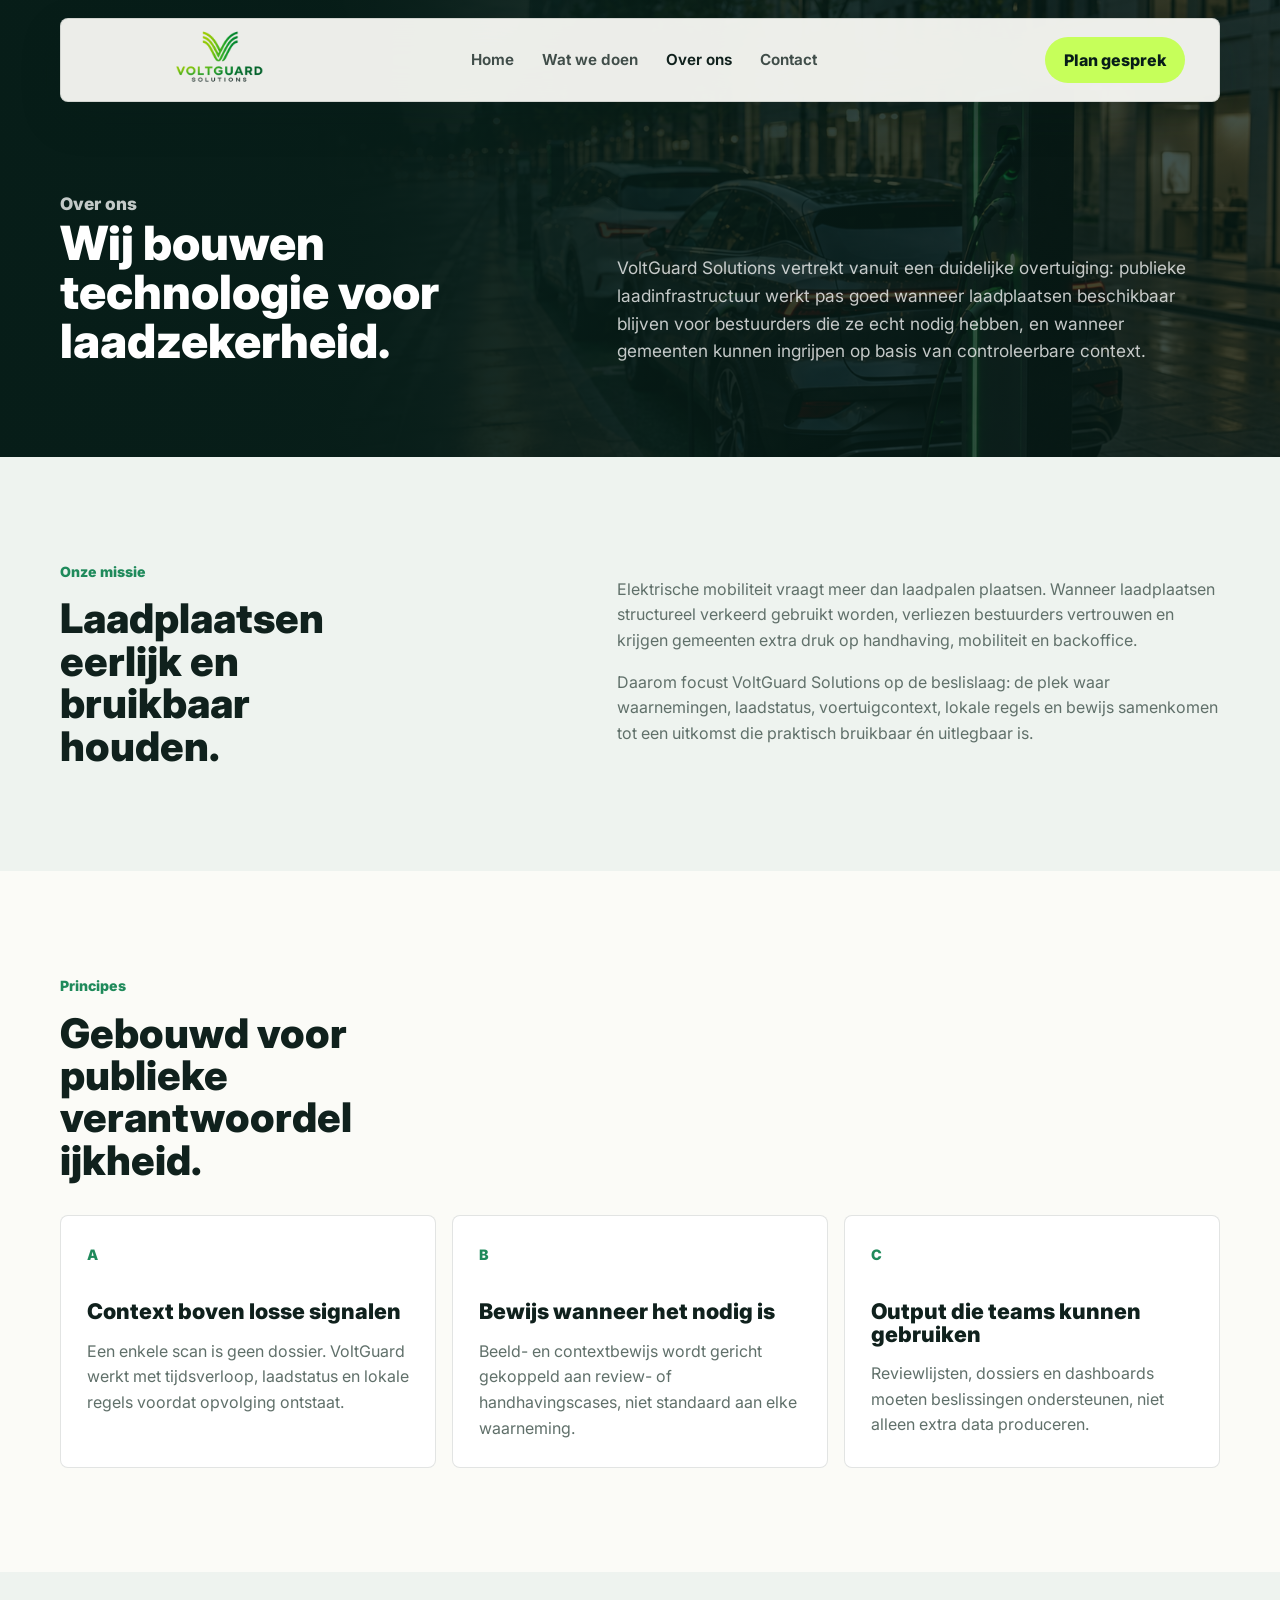
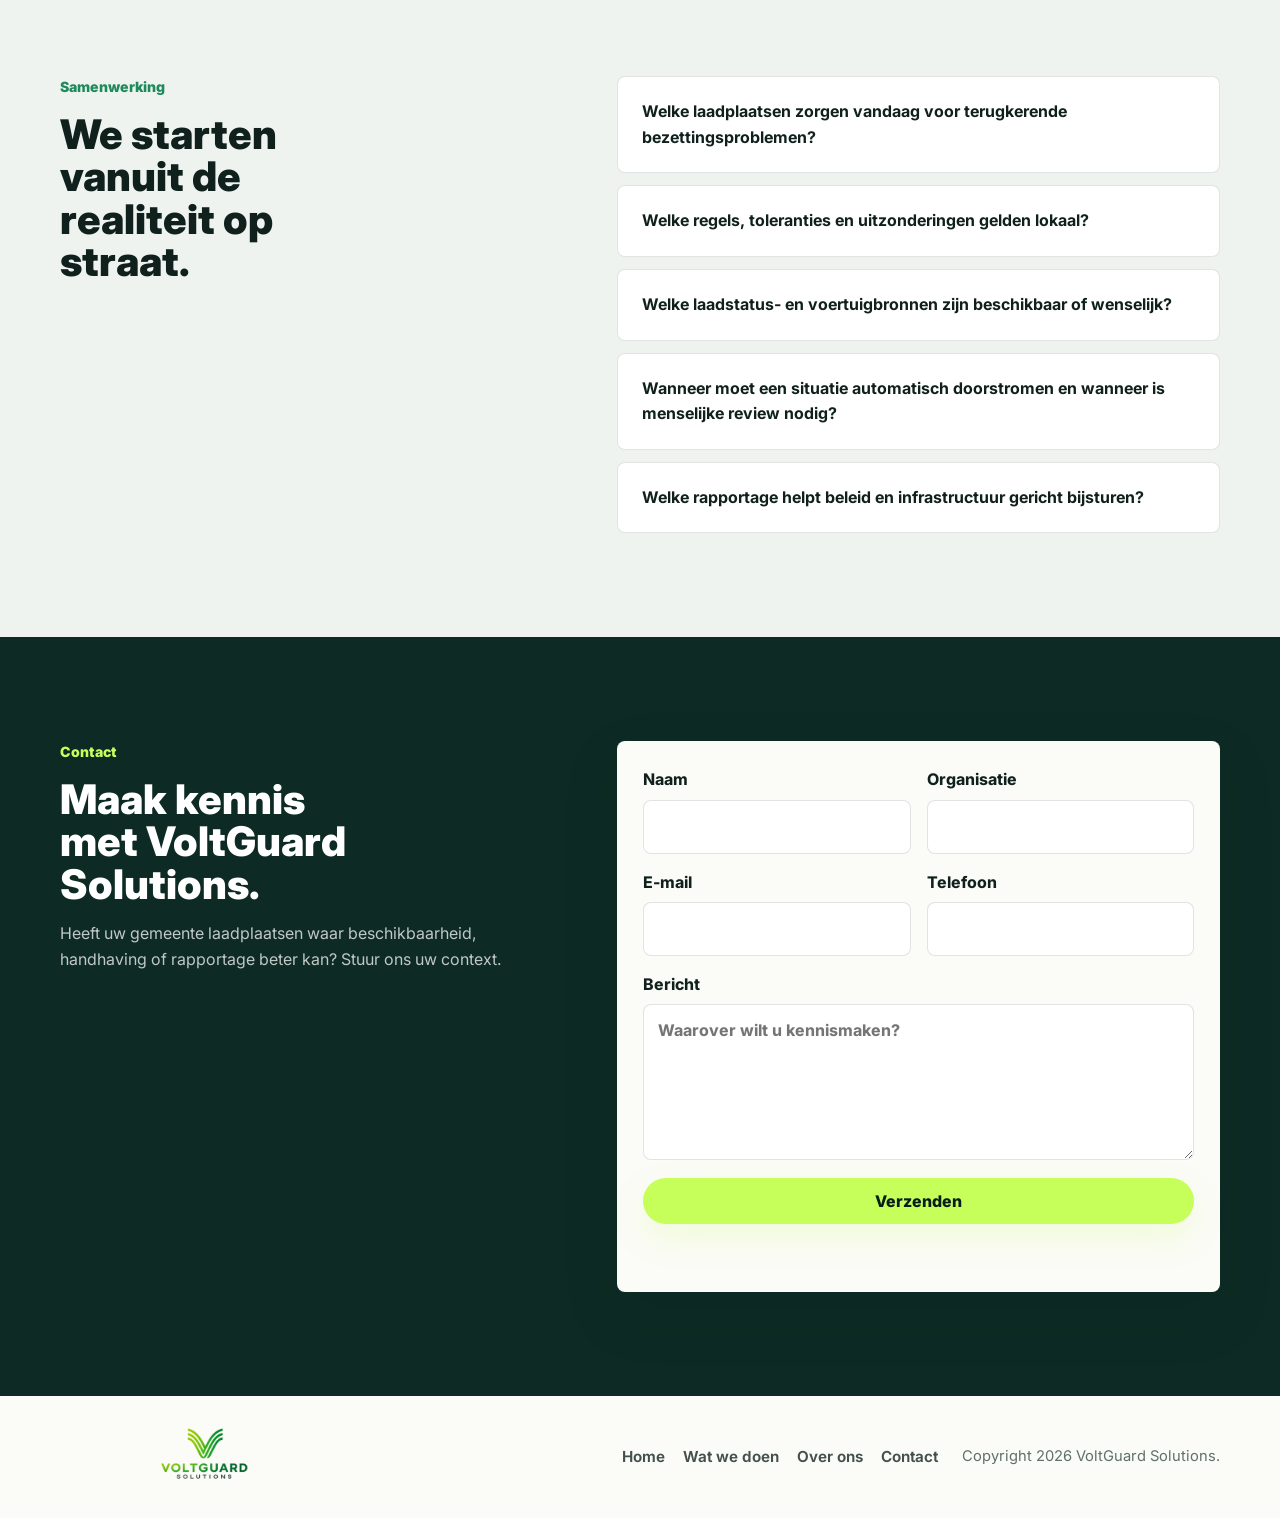
==== commit 4c414389: "site update" ====
--- a/over-ons/index.html
+++ b/over-ons/index.html
@@ -4,14 +4,14 @@
   <meta charset="UTF-8">
   <meta name="viewport" content="width=device-width, initial-scale=1.0">
   <title>Over ons | VoltGuard Solutions</title>
-  <meta name="description" content="VoltGuard Solutions bouwt uitlegbare laadpaalhandhaving voor steden en gemeenten die EV-laadplaatsen beschikbaar en betrouwbaar willen houden.">
+  <meta name="description" content="VoltGuard Solutions bouwt uitlegbare laadpaalhandhaving voor steden en gemeenten die publieke EV-laadplaatsen beschikbaar, betrouwbaar en controleerbaar willen houden.">
   <meta name="robots" content="index,follow">
   <meta name="theme-color" content="#071d18">
   <link rel="canonical" href="https://voltguardsolutions.be/over-ons/">
   <meta property="og:type" content="website">
   <meta property="og:locale" content="nl_BE">
   <meta property="og:title" content="Over ons | VoltGuard Solutions">
-  <meta property="og:description" content="Waarom VoltGuard Solutions vertrekt vanuit laadzekerheid, beleid en uitlegbare handhaving.">
+  <meta property="og:description" content="Waarom VoltGuard Solutions vertrekt vanuit laadzekerheid, publieke context en uitlegbare handhaving.">
   <meta property="og:url" content="https://voltguardsolutions.be/over-ons/">
   <meta property="og:image" content="https://voltguardsolutions.be/assets/hero-ev-enforcement.png">
   <link rel="icon" type="image/png" href="../FINAL.png">
@@ -52,9 +52,9 @@
       <div class="container page-hero-grid">
         <div>
           <p class="eyebrow">Over ons</p>
-          <h1>Wij bouwen voor laadzekerheid.</h1>
+          <h1>Wij bouwen technologie voor laadzekerheid.</h1>
         </div>
-        <p>VoltGuard Solutions vertrekt vanuit een eenvoudige overtuiging: publieke laadinfrastructuur werkt pas goed wanneer de beschikbare plaatsen eerlijk gebruikt worden en gemeenten kunnen ingrijpen op basis van duidelijke context.</p>
+        <p>VoltGuard Solutions vertrekt vanuit een duidelijke overtuiging: publieke laadinfrastructuur werkt pas goed wanneer laadplaatsen beschikbaar blijven voor bestuurders die ze echt nodig hebben, en wanneer gemeenten kunnen ingrijpen op basis van controleerbare context.</p>
       </div>
     </section>
 
@@ -62,11 +62,11 @@
       <div class="container intro-grid">
         <div class="section-heading">
           <p class="eyebrow">Onze missie</p>
-          <h2>Laadplaatsen bruikbaar houden.</h2>
+          <h2>Laadplaatsen eerlijk en bruikbaar houden.</h2>
         </div>
         <div class="intro-copy">
-          <p>Elektrische mobiliteit vraagt infrastructuur die bereikbaar blijft. Wanneer laadplaatsen structureel verkeerd gebruikt worden, verliezen bestuurders vertrouwen en krijgen gemeenten extra druk op handhaving en beleid.</p>
-          <p>Daarom focust VoltGuard Solutions op de beslislaag: de plaats waar signalen, laadstatus, regels en bewijs samenkomen tot iets dat praktisch bruikbaar is.</p>
+          <p>Elektrische mobiliteit vraagt meer dan laadpalen plaatsen. Wanneer laadplaatsen structureel verkeerd gebruikt worden, verliezen bestuurders vertrouwen en krijgen gemeenten extra druk op handhaving, mobiliteit en backoffice.</p>
+          <p>Daarom focust VoltGuard Solutions op de beslislaag: de plek waar waarnemingen, laadstatus, voertuigcontext, lokale regels en bewijs samenkomen tot een uitkomst die praktisch bruikbaar én uitlegbaar is.</p>
         </div>
       </div>
     </section>
@@ -75,23 +75,23 @@
       <div class="container">
         <div class="section-heading wide">
           <p class="eyebrow">Principes</p>
-          <h2>Uitlegbare technologie.</h2>
+          <h2>Gebouwd voor publieke verantwoordelijkheid.</h2>
         </div>
         <div class="issue-grid">
           <article class="issue-card">
             <span>A</span>
-            <h3>Publieke context eerst</h3>
-            <p>De aanpak vertrekt vanuit lokale regels, beschikbare teams en de realiteit op straat.</p>
+            <h3>Context boven losse signalen</h3>
+            <p>Een enkele scan is geen dossier. VoltGuard werkt met tijdsverloop, laadstatus en lokale regels voordat opvolging ontstaat.</p>
           </article>
           <article class="issue-card">
             <span>B</span>
-            <h3>Bewijs met mate</h3>
-            <p>Cases worden onderbouwd waar nodig, zonder van elke waarneming onnodige ruis te maken.</p>
+            <h3>Bewijs wanneer het nodig is</h3>
+            <p>Beeld- en contextbewijs wordt gericht gekoppeld aan review- of handhavingscases, niet standaard aan elke waarneming.</p>
           </article>
           <article class="issue-card">
             <span>C</span>
-            <h3>Bruikbare output</h3>
-            <p>Dashboards en dossiers moeten beslissingen ondersteunen, niet alleen data tonen.</p>
+            <h3>Output die teams kunnen gebruiken</h3>
+            <p>Reviewlijsten, dossiers en dashboards moeten beslissingen ondersteunen, niet alleen extra data produceren.</p>
           </article>
         </div>
       </div>
@@ -101,14 +101,14 @@
       <div class="container split-text">
         <div class="section-heading">
           <p class="eyebrow">Samenwerking</p>
-          <h2>We vertrekken vanuit de praktijk.</h2>
+          <h2>We starten vanuit de realiteit op straat.</h2>
         </div>
         <div class="check-list">
-          <p>Welke locaties zorgen voor terugkerende problemen?</p>
-          <p>Welke regels en toleranties gelden lokaal?</p>
-          <p>Welke databronnen zijn beschikbaar of wenselijk?</p>
-          <p>Wanneer is menselijke review nodig?</p>
-          <p>Welke rapportage helpt beleid bijsturen?</p>
+          <p>Welke laadplaatsen zorgen vandaag voor terugkerende bezettingsproblemen?</p>
+          <p>Welke regels, toleranties en uitzonderingen gelden lokaal?</p>
+          <p>Welke laadstatus- en voertuigbronnen zijn beschikbaar of wenselijk?</p>
+          <p>Wanneer moet een situatie automatisch doorstromen en wanneer is menselijke review nodig?</p>
+          <p>Welke rapportage helpt beleid en infrastructuur gericht bijsturen?</p>
         </div>
       </div>
     </section>
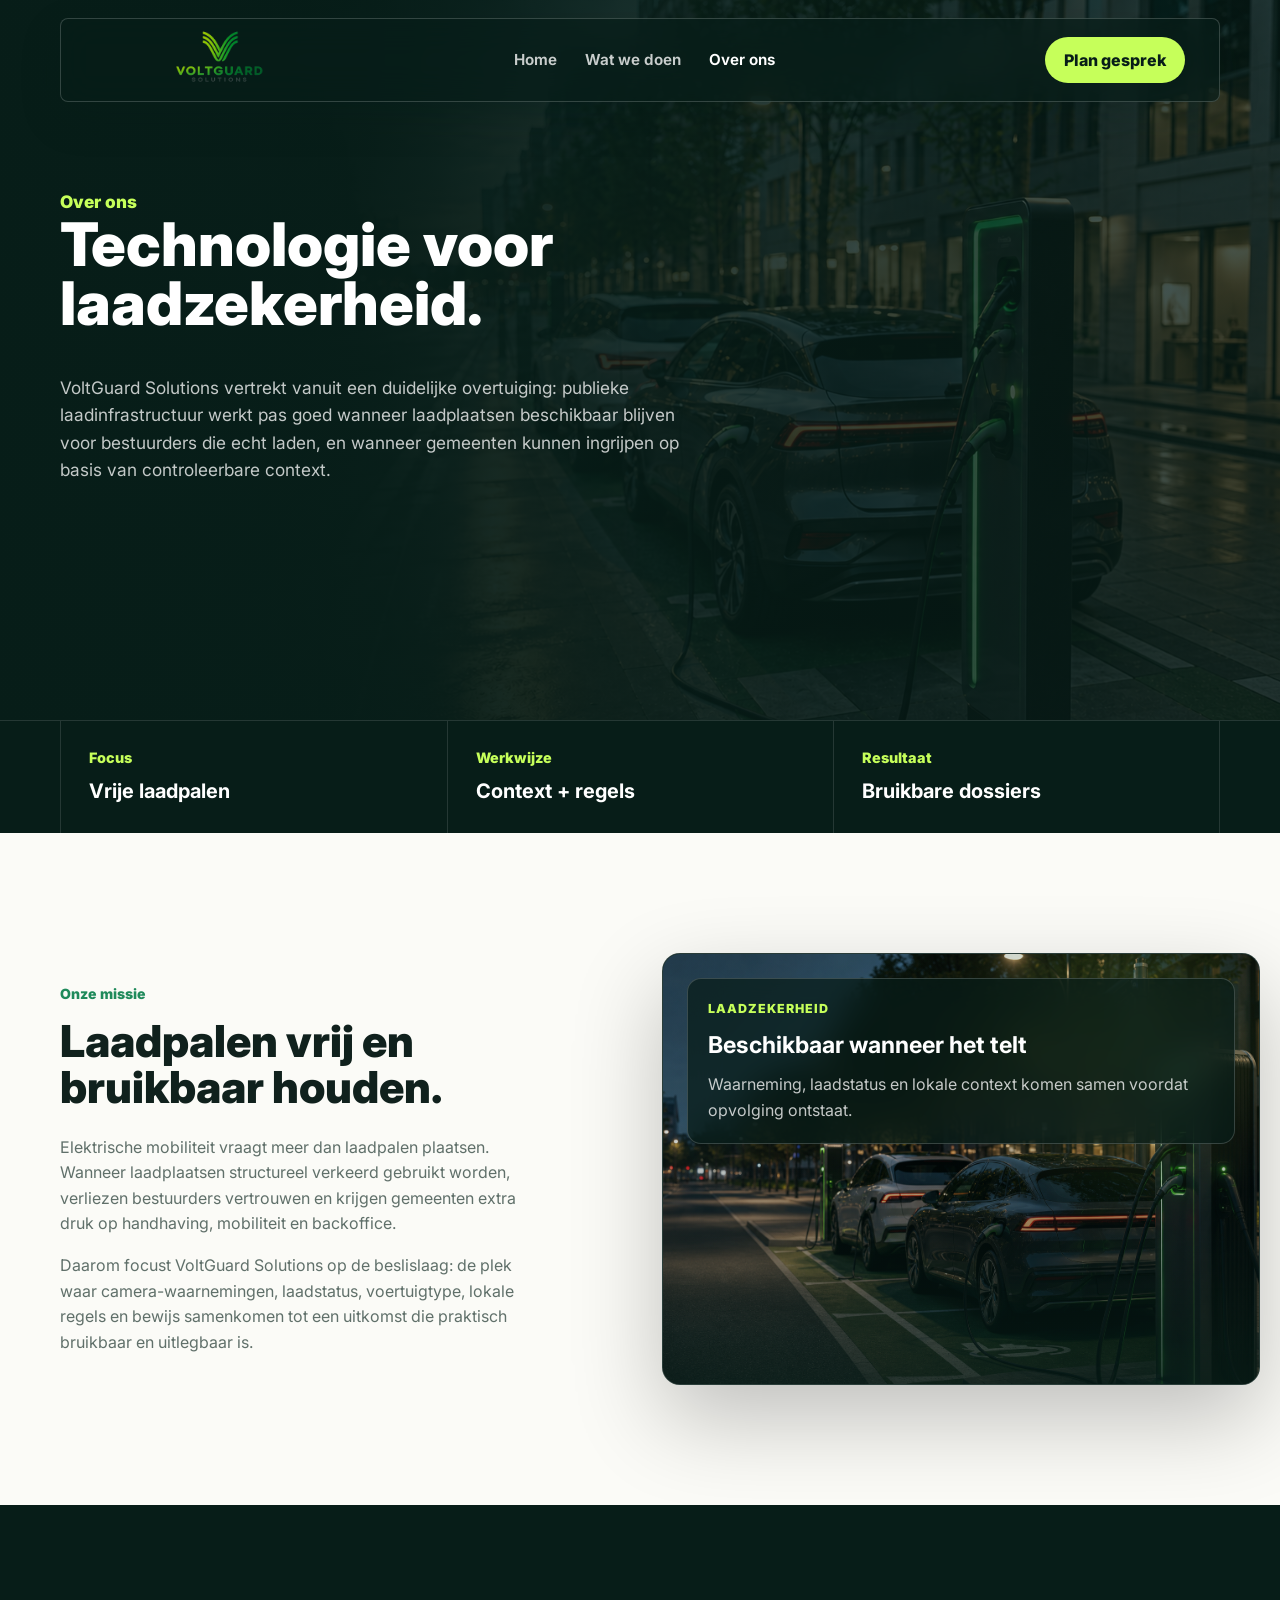
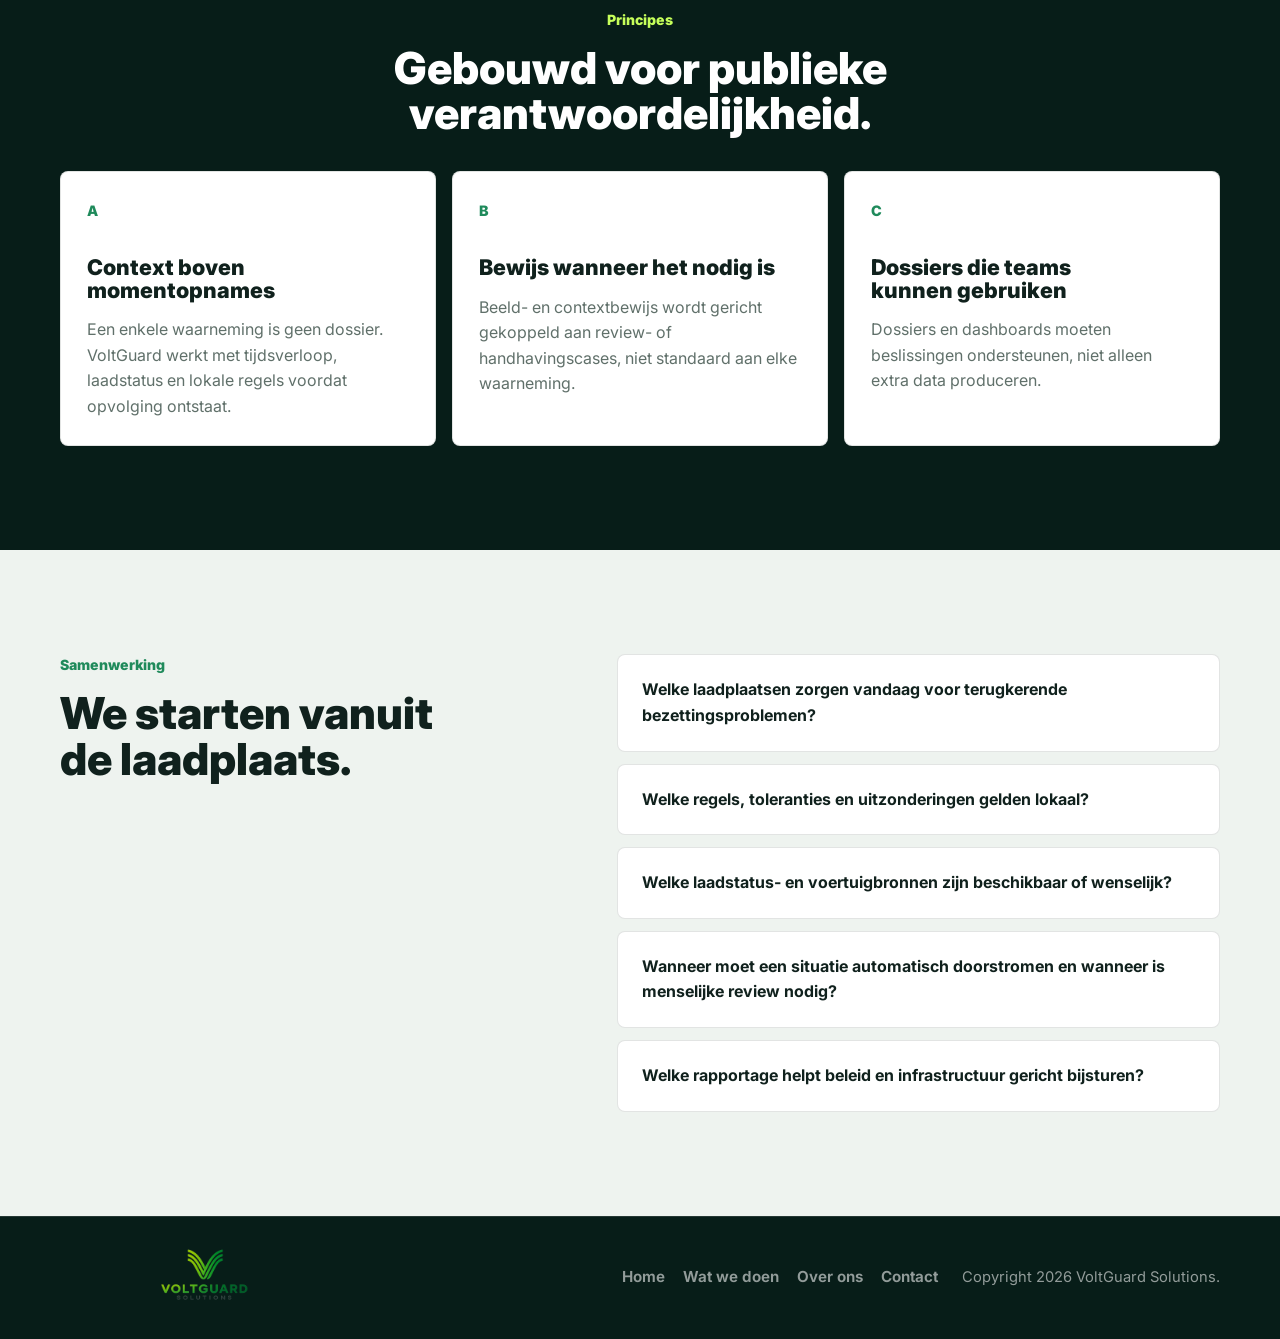
==== commit eaa6734e: "ret" ====
--- a/over-ons/index.html
+++ b/over-ons/index.html
@@ -4,7 +4,7 @@
   <meta charset="UTF-8">
   <meta name="viewport" content="width=device-width, initial-scale=1.0">
   <title>Over ons | VoltGuard Solutions</title>
-  <meta name="description" content="VoltGuard Solutions bouwt uitlegbare laadpaalhandhaving voor steden en gemeenten die publieke EV-laadplaatsen beschikbaar, betrouwbaar en controleerbaar willen houden.">
+  <meta name="description" content="VoltGuard Solutions bouwt uitlegbare laadpaalhandhaving voor steden en gemeenten die publieke laadpalen beschikbaar, betrouwbaar en controleerbaar willen houden.">
   <meta name="robots" content="index,follow">
   <meta name="theme-color" content="#071d18">
   <link rel="canonical" href="https://voltguardsolutions.be/over-ons/">
@@ -31,9 +31,8 @@
         <a href="../">Home</a>
         <a href="../wat-we-doen/">Wat we doen</a>
         <a href="../over-ons/" aria-current="page">Over ons</a>
-        <a href="#contact">Contact</a>
       </nav>
-      <a class="header-cta" href="#contact">Plan gesprek</a>
+      <a class="header-cta" href="../#contact">Plan gesprek</a>
       <button class="menu-toggle" type="button" aria-label="Menu openen" aria-expanded="false" aria-controls="mobile-nav">
         <span></span>
         <span></span>
@@ -43,7 +42,6 @@
       <a href="../">Home</a>
       <a href="../wat-we-doen/">Wat we doen</a>
       <a href="../over-ons/" aria-current="page">Over ons</a>
-      <a href="#contact">Contact</a>
     </nav>
   </header>
 
@@ -52,26 +50,53 @@
       <div class="container page-hero-grid">
         <div>
           <p class="eyebrow">Over ons</p>
-          <h1>Wij bouwen technologie voor laadzekerheid.</h1>
+          <h1>Technologie voor laadzekerheid.</h1>
         </div>
-        <p>VoltGuard Solutions vertrekt vanuit een duidelijke overtuiging: publieke laadinfrastructuur werkt pas goed wanneer laadplaatsen beschikbaar blijven voor bestuurders die ze echt nodig hebben, en wanneer gemeenten kunnen ingrijpen op basis van controleerbare context.</p>
+        <p>VoltGuard Solutions vertrekt vanuit een duidelijke overtuiging: publieke laadinfrastructuur werkt pas goed wanneer laadplaatsen beschikbaar blijven voor bestuurders die echt laden, en wanneer gemeenten kunnen ingrijpen op basis van controleerbare context.</p>
       </div>
     </section>
 
-    <section class="section band-light">
-      <div class="container intro-grid">
-        <div class="section-heading">
-          <p class="eyebrow">Onze missie</p>
-          <h2>Laadplaatsen eerlijk en bruikbaar houden.</h2>
+    <section class="metric-strip" aria-label="Kern van VoltGuard Solutions">
+      <div class="container metric-grid">
+        <div>
+          <span>Focus</span>
+          <strong>Vrije laadpalen</strong>
         </div>
-        <div class="intro-copy">
-          <p>Elektrische mobiliteit vraagt meer dan laadpalen plaatsen. Wanneer laadplaatsen structureel verkeerd gebruikt worden, verliezen bestuurders vertrouwen en krijgen gemeenten extra druk op handhaving, mobiliteit en backoffice.</p>
-          <p>Daarom focust VoltGuard Solutions op de beslislaag: de plek waar waarnemingen, laadstatus, voertuigcontext, lokale regels en bewijs samenkomen tot een uitkomst die praktisch bruikbaar én uitlegbaar is.</p>
+        <div>
+          <span>Werkwijze</span>
+          <strong>Context + regels</strong>
+        </div>
+        <div>
+          <span>Resultaat</span>
+          <strong>Bruikbare dossiers</strong>
         </div>
       </div>
     </section>
 
     <section class="section band-white">
+      <div class="container intro-grid mission-intro">
+        <div class="mission-copy">
+          <div class="section-heading">
+            <p class="eyebrow">Onze missie</p>
+            <h2>Laadpalen vrij en bruikbaar houden.</h2>
+          </div>
+          <div class="intro-copy">
+            <p>Elektrische mobiliteit vraagt meer dan laadpalen plaatsen. Wanneer laadplaatsen structureel verkeerd gebruikt worden, verliezen bestuurders vertrouwen en krijgen gemeenten extra druk op handhaving, mobiliteit en backoffice.</p>
+            <p>Daarom focust VoltGuard Solutions op de beslislaag: de plek waar camera-waarnemingen, laadstatus, voertuigtype, lokale regels en bewijs samenkomen tot een uitkomst die praktisch bruikbaar en uitlegbaar is.</p>
+          </div>
+        </div>
+        <figure class="problem-visual mission-visual" aria-label="Publieke laadplaatsen met controlecamera en laadpunten">
+          <img src="../assets/mission-laadzekerheid.png" alt="">
+          <figcaption class="problem-visual-card mission-visual-card">
+            <span>Laadzekerheid</span>
+            <strong>Beschikbaar wanneer het telt</strong>
+            <p>Waarneming, laadstatus en lokale context komen samen voordat opvolging ontstaat.</p>
+          </figcaption>
+        </figure>
+      </div>
+    </section>
+
+    <section class="section band-dark">
       <div class="container">
         <div class="section-heading wide">
           <p class="eyebrow">Principes</p>
@@ -80,8 +105,8 @@
         <div class="issue-grid">
           <article class="issue-card">
             <span>A</span>
-            <h3>Context boven losse signalen</h3>
-            <p>Een enkele scan is geen dossier. VoltGuard werkt met tijdsverloop, laadstatus en lokale regels voordat opvolging ontstaat.</p>
+            <h3>Context boven momentopnames</h3>
+            <p>Een enkele waarneming is geen dossier. VoltGuard werkt met tijdsverloop, laadstatus en lokale regels voordat opvolging ontstaat.</p>
           </article>
           <article class="issue-card">
             <span>B</span>
@@ -90,8 +115,8 @@
           </article>
           <article class="issue-card">
             <span>C</span>
-            <h3>Output die teams kunnen gebruiken</h3>
-            <p>Reviewlijsten, dossiers en dashboards moeten beslissingen ondersteunen, niet alleen extra data produceren.</p>
+            <h3>Dossiers die teams kunnen gebruiken</h3>
+            <p>Dossiers en dashboards moeten beslissingen ondersteunen, niet alleen extra data produceren.</p>
           </article>
         </div>
       </div>
@@ -101,7 +126,7 @@
       <div class="container split-text">
         <div class="section-heading">
           <p class="eyebrow">Samenwerking</p>
-          <h2>We starten vanuit de realiteit op straat.</h2>
+          <h2>We starten vanuit de laadplaats.</h2>
         </div>
         <div class="check-list">
           <p>Welke laadplaatsen zorgen vandaag voor terugkerende bezettingsproblemen?</p>
@@ -113,44 +138,9 @@
       </div>
     </section>
 
-    <section class="section contact-section" id="contact">
-      <div class="container contact-grid">
-        <div class="section-heading">
-          <p class="eyebrow">Contact</p>
-          <h2>Maak kennis met VoltGuard Solutions.</h2>
-          <p>Heeft uw gemeente laadplaatsen waar beschikbaarheid, handhaving of rapportage beter kan? Stuur ons uw context.</p>
-        </div>
-        <form class="contact-form" data-mail-form>
-          <div class="form-grid">
-            <label>
-              <span>Naam</span>
-              <input type="text" name="Naam" autocomplete="name" required>
-            </label>
-            <label>
-              <span>Organisatie</span>
-              <input type="text" name="Organisatie" autocomplete="organization" required>
-            </label>
-            <label>
-              <span>E-mail</span>
-              <input type="email" name="E-mail" autocomplete="email" required>
-            </label>
-            <label>
-              <span>Telefoon</span>
-              <input type="tel" name="Telefoon" autocomplete="tel">
-            </label>
-            <label class="full">
-              <span>Bericht</span>
-              <textarea name="Bericht" rows="5" placeholder="Waarover wilt u kennismaken?" required></textarea>
-            </label>
-          </div>
-          <button class="button button-primary" type="submit">Verzenden</button>
-          <p class="form-feedback" aria-live="polite"></p>
-        </form>
-      </div>
-    </section>
   </main>
 
-  <footer class="site-footer">
+  <footer class="site-footer footer-dark">
     <div class="container footer-grid">
       <a class="brand" href="../" aria-label="VoltGuard Solutions home">
         <img class="brand-logo" src="../FINAL.png" alt="VoltGuard Solutions">
@@ -159,7 +149,7 @@
         <a href="../">Home</a>
         <a href="../wat-we-doen/">Wat we doen</a>
         <a href="../over-ons/">Over ons</a>
-        <a href="#contact">Contact</a>
+        <a href="../#contact">Contact</a>
       </nav>
       <p>Copyright <span data-year></span> VoltGuard Solutions.</p>
     </div>
--- a/style.css
+++ b/style.css
@@ -274,8 +274,9 @@
 
 .home-hero {
   display: grid;
-  align-items: end;
-  padding: 142px 0 86px;
+  align-items: start;
+  min-height: min(820px, 80svh);
+  padding: 172px 0 28px;
 }
 
 .hero-image,
@@ -314,7 +315,8 @@
 }
 
 .band-dark .eyebrow,
-.hero .eyebrow {
+.hero .eyebrow,
+.page-hero .eyebrow {
   color: var(--lime);
 }
 
@@ -334,8 +336,10 @@
 }
 
 h1 {
-  max-width: 650px;
-  font-size: 4rem;
+  max-width: 920px;
+  font-size: clamp(4.15rem, 5.15vw, 5.35rem);
+  line-height: 0.98;
+  text-wrap: balance;
 }
 
 .hero-title-line {
@@ -397,8 +401,9 @@
 }
 
 .video-showcase-copy h2 {
-  max-width: 11ch;
-  font-size: 2.55rem;
+  max-width: 28ch;
+  font-size: 2.75rem;
+  text-wrap: balance;
 }
 
 .promo-video-wide {
@@ -494,8 +499,9 @@
 }
 
 .section-heading h2 {
-  max-width: 11ch;
-  font-size: 2.55rem;
+  max-width: 24ch;
+  font-size: 2.75rem;
+  text-wrap: balance;
 }
 
 .section-heading p,
@@ -519,6 +525,7 @@
 }
 
 .band-dark .section-heading p,
+.band-dark .intro-copy p,
 .band-dark .process-list p,
 .band-dark .check-list p {
   color: rgba(255, 255, 255, 0.72);
@@ -530,8 +537,159 @@
 }
 
 .wide {
-  max-width: 790px;
+  max-width: 900px;
   margin-bottom: 34px;
+  margin-left: auto;
+  margin-right: auto;
+  text-align: center;
+}
+
+.wide h2 {
+  max-width: 24ch;
+  margin-left: auto;
+  margin-right: auto;
+}
+
+.problem-intro {
+  grid-template-columns: minmax(0, 0.95fr) minmax(360px, 1.05fr);
+  gap: 72px;
+  align-items: center;
+}
+
+.problem-intro .section-heading {
+  margin-bottom: 24px;
+}
+
+.problem-intro .section-heading h2 {
+  max-width: 20ch;
+}
+
+.problem-intro .intro-copy {
+  max-width: 680px;
+}
+
+.mission-intro {
+  grid-template-columns: minmax(0, 0.9fr) minmax(380px, 1.1fr);
+  gap: 72px;
+  align-items: center;
+}
+
+.mission-copy .section-heading {
+  margin-bottom: 24px;
+}
+
+.mission-copy .section-heading h2 {
+  max-width: 20ch;
+}
+
+.mission-copy .intro-copy {
+  max-width: 660px;
+}
+
+.problem-visual.mission-visual {
+  width: 100%;
+  min-height: 430px;
+}
+
+.problem-visual.mission-visual img {
+  min-height: 430px;
+  object-position: center;
+  opacity: 0.9;
+}
+
+.problem-visual.mission-visual::after {
+  background:
+    linear-gradient(0deg, rgba(7, 29, 24, 0.76), rgba(7, 29, 24, 0.06) 60%),
+    radial-gradient(circle at 78% 18%, rgba(198, 255, 90, 0.2), transparent 34%);
+}
+
+.band-dark .problem-intro .intro-copy p {
+  color: rgba(255, 255, 255, 0.72);
+}
+
+.problem-visual {
+  position: relative;
+  min-height: 420px;
+  overflow: hidden;
+  background: var(--deep);
+  border: 1px solid rgba(255, 255, 255, 0.14);
+  border-radius: 18px;
+  box-shadow: 0 34px 90px rgba(0, 0, 0, 0.24);
+}
+
+.problem-visual img {
+  width: 100%;
+  height: 100%;
+  min-height: 420px;
+  object-fit: cover;
+  object-position: center;
+  opacity: 0.82;
+}
+
+.problem-visual::after {
+  position: absolute;
+  inset: 0;
+  content: "";
+  background:
+    linear-gradient(0deg, rgba(7, 29, 24, 0.82), rgba(7, 29, 24, 0.08) 60%),
+    radial-gradient(circle at 82% 18%, rgba(198, 255, 90, 0.22), transparent 34%);
+}
+
+.problem-visual-card {
+  position: absolute;
+  left: 24px;
+  right: 24px;
+  top: 24px;
+  z-index: 1;
+  padding: 20px;
+  color: var(--white);
+  background: rgba(7, 29, 24, 0.72);
+  border: 1px solid rgba(255, 255, 255, 0.18);
+  border-radius: 14px;
+  backdrop-filter: blur(16px);
+}
+
+.problem-visual-card span {
+  display: block;
+  color: var(--lime);
+  font-size: 0.78rem;
+  font-weight: 850;
+  text-transform: uppercase;
+  letter-spacing: 0.08em;
+}
+
+.problem-visual-card strong {
+  display: block;
+  margin-top: 8px;
+  font-size: 1.45rem;
+}
+
+.problem-visual-card p {
+  margin: 8px 0 0;
+  color: rgba(255, 255, 255, 0.76);
+}
+
+.process-layout {
+  grid-template-columns: 1fr;
+  gap: 42px;
+}
+
+.process-layout .section-heading {
+  max-width: 920px;
+  margin: 0 auto;
+  text-align: center;
+}
+
+.process-layout .section-heading h2 {
+  max-width: 24ch;
+  margin-left: auto;
+  margin-right: auto;
+}
+
+.process-layout .section-heading p {
+  max-width: 780px;
+  margin-left: auto;
+  margin-right: auto;
 }
 
 .issue-grid,
@@ -551,6 +709,7 @@
 .use-grid article {
   min-height: 230px;
   padding: 26px;
+  color: var(--ink);
   background: var(--white);
   border: 1px solid var(--line);
   border-radius: var(--radius-card);
@@ -564,6 +723,12 @@
 .issue-card span {
   color: var(--green);
   margin-bottom: 34px;
+}
+
+.module-card h2,
+.issue-card h3,
+.use-grid h3 {
+  text-wrap: balance;
 }
 
 .issue-card h3,
@@ -575,21 +740,22 @@
 }
 
 .sticky-heading {
-  position: sticky;
-  top: 130px;
+  position: static;
 }
 
 .process-list {
   display: grid;
-  gap: 12px;
+  grid-template-columns: repeat(5, minmax(0, 1fr));
+  gap: 14px;
 }
 
 .process-list article {
   display: grid;
-  grid-template-columns: 52px 1fr;
+  grid-template-columns: 1fr;
   gap: 18px;
   align-items: start;
   padding: 24px;
+  min-height: 270px;
   background: rgba(255, 255, 255, 0.06);
   border: 1px solid rgba(255, 255, 255, 0.12);
   border-radius: var(--radius-card);
@@ -605,6 +771,14 @@
   border-radius: var(--radius-card);
 }
 
+.process-list h3 {
+  font-size: 1.18rem;
+}
+
+.process-list p {
+  font-size: 0.95rem;
+}
+
 .outcome-panel {
   display: grid;
   gap: 14px;
@@ -644,6 +818,15 @@
 
 .contact-section .section-heading p {
   color: rgba(255, 255, 255, 0.74);
+}
+
+.contact-grid {
+  grid-template-columns: minmax(0, 0.95fr) minmax(0, 1.05fr);
+  align-items: center;
+}
+
+.contact-section .section-heading h2 {
+  max-width: 18ch;
 }
 
 .contact-form {
@@ -706,7 +889,10 @@
 }
 
 .page-hero {
-  padding: 174px 0 92px;
+  display: grid;
+  align-items: start;
+  min-height: min(820px, 80svh);
+  padding: 172px 0 28px;
   color: var(--white);
   background:
     linear-gradient(90deg, rgba(7, 29, 24, 0.96), rgba(7, 29, 24, 0.72)),
@@ -714,18 +900,50 @@
 }
 
 .page-hero .page-hero-grid {
-  align-items: end;
+  grid-template-columns: minmax(0, 1fr);
+  align-items: start;
+  gap: 24px;
 }
 
 .page-hero p {
   color: rgba(255, 255, 255, 0.76);
   font-size: 1.08rem;
+}
+
+.page-hero h1 {
+  max-width: 920px;
+  font-size: clamp(3.35rem, 4.7vw, 5rem);
+  line-height: 0.98;
+  text-wrap: balance;
+}
+
+.page-hero-grid > p {
+  max-width: 620px;
 }
 
 .site-footer {
   padding: 32px 0;
   color: var(--ink);
   background: var(--paper);
+}
+
+.footer-dark {
+  color: rgba(255, 255, 255, 0.72);
+  background: var(--deep);
+  border-top: 1px solid rgba(255, 255, 255, 0.12);
+}
+
+.footer-dark .site-footer p,
+.footer-dark p {
+  color: rgba(255, 255, 255, 0.56);
+}
+
+.footer-dark a {
+  color: rgba(255, 255, 255, 0.76);
+}
+
+.footer-dark a:hover {
+  color: var(--lime);
 }
 
 .footer-grid {
@@ -791,6 +1009,10 @@
   .module-grid,
   .use-grid {
     grid-template-columns: 1fr;
+  }
+
+  .process-list {
+    grid-template-columns: repeat(2, minmax(0, 1fr));
   }
 
   .footer-grid {
@@ -963,6 +1185,7 @@
   }
 
   .form-grid,
+  .process-list,
   .process-list article {
     grid-template-columns: 1fr;
   }
@@ -1033,6 +1256,20 @@
   .contact-form {
     text-align: left;
     justify-self: stretch;
+  }
+
+  .problem-visual.mission-visual,
+  .problem-visual.mission-visual img {
+    min-height: 340px;
+  }
+
+  .mission-visual-card {
+    inset: 16px 16px auto;
+    padding: 16px;
+  }
+
+  .mission-visual-card strong {
+    font-size: 1.15rem;
   }
 
   .promo-video-card {
